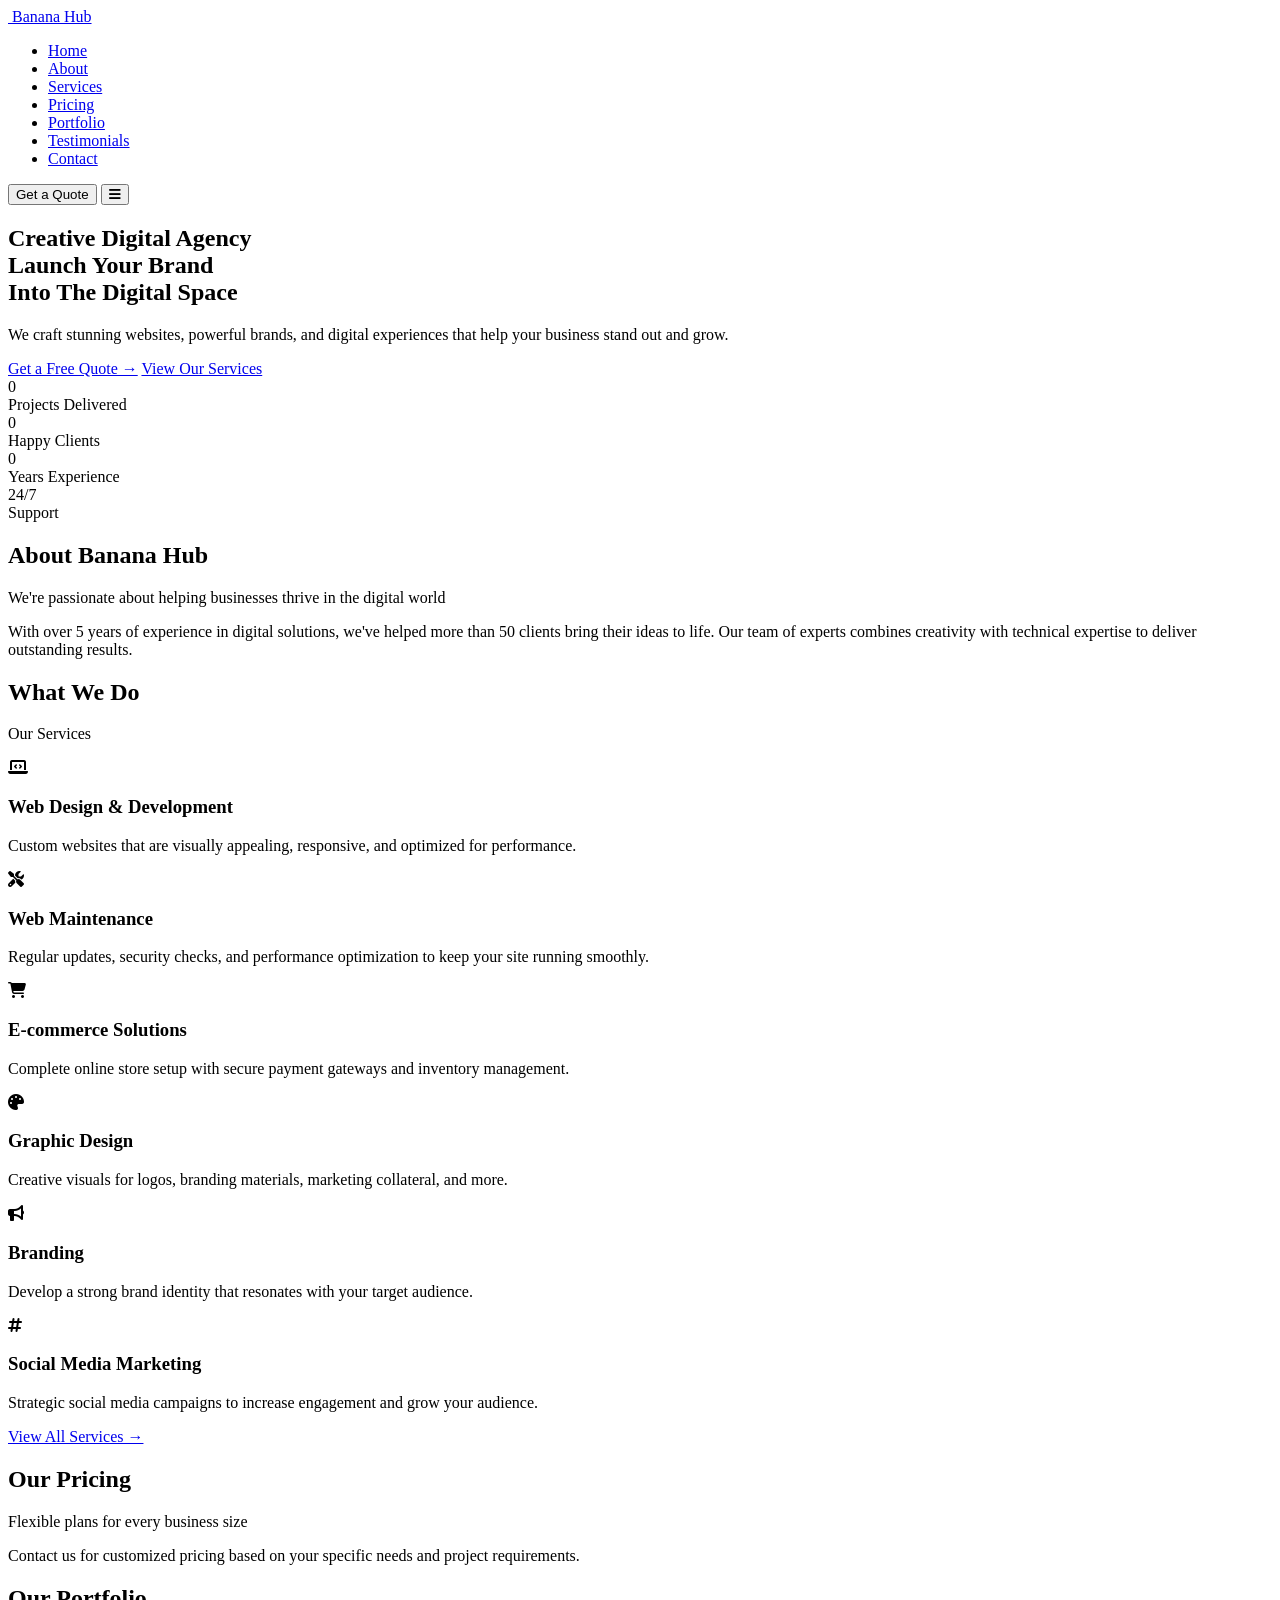
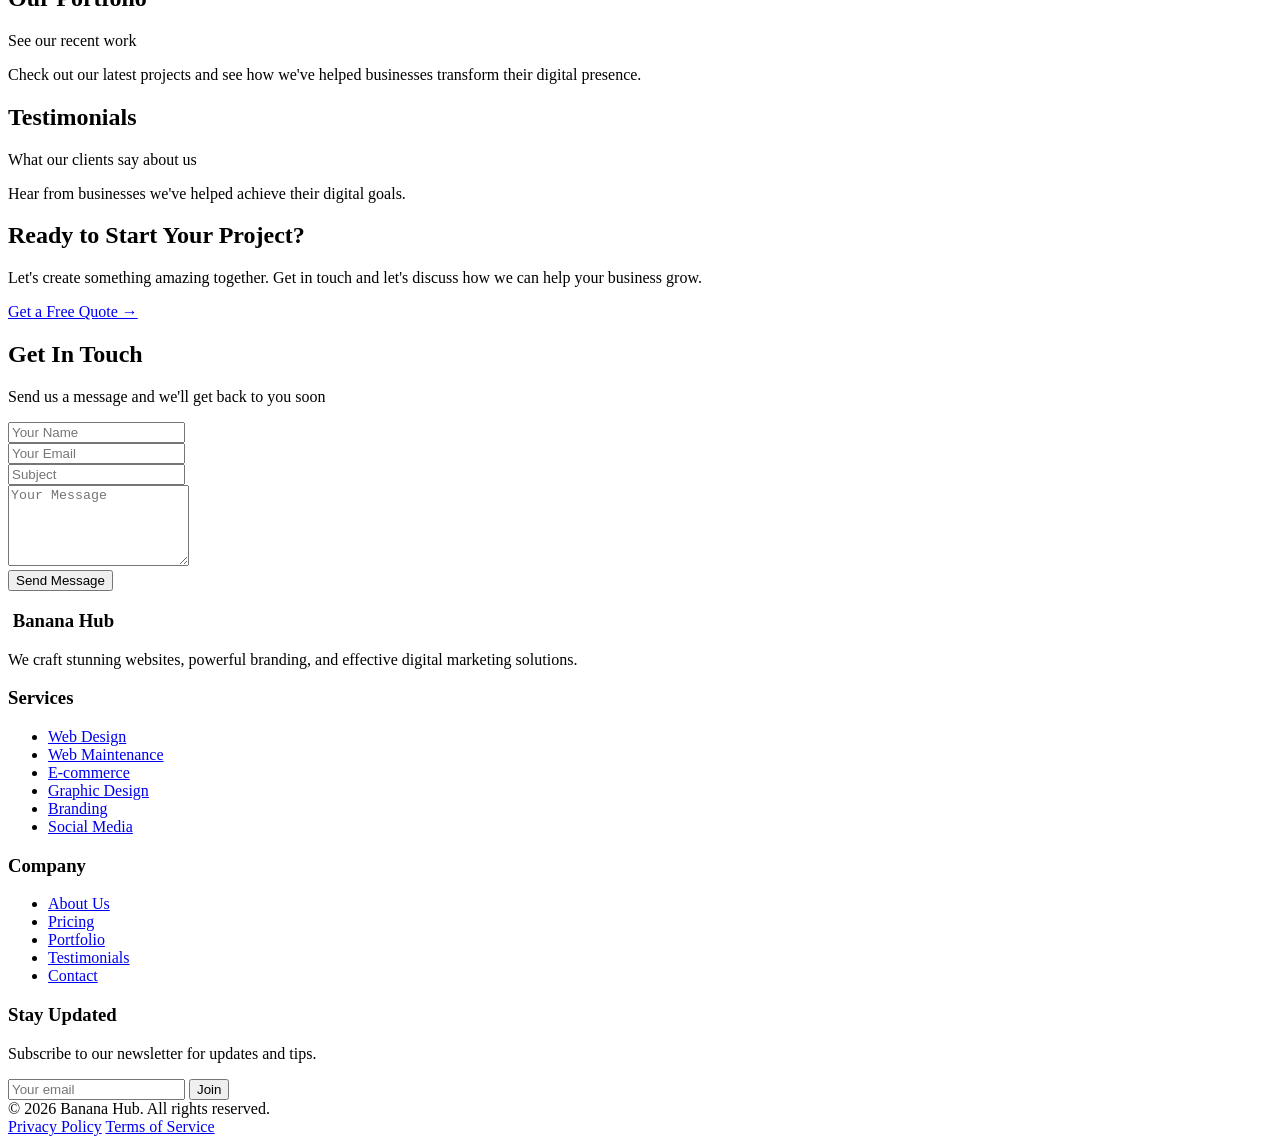
==== index.html @ 8c73b0da "first commit" ====
<!DOCTYPE html>
<html lang="en">
<head>
    <meta charset="UTF-8">
    <meta name="viewport" content="width=device-width, initial-scale=1.0">
    <title>Banana Hub | Creative Digital Agency</title>
    <link rel="stylesheet" href="https://cdnjs.cloudflare.com/ajax/libs/font-awesome/6.4.0/css/all.min.css">
    <link rel="stylesheet" href="style.css">
    <link rel="preconnect" href="https://fonts.googleapis.com">
    <link rel="preconnect" href="https://fonts.gstatic.com" crossorigin>
    <link href="https://fonts.googleapis.com/css2?family=Poppins:wght@300;400;500;600;700;800&family=Inter:wght@300;400;500;600&display=swap" rel="stylesheet">
</head>
<body>
    <!-- Header & Navbar -->
    <header id="header">
        <div class="container">
            <nav class="navbar">
                <a href="#" class="logo"><i class="fas fa-banana"></i> Banana Hub</a>
                
                <ul class="nav-links">
                    <li><a href="#home">Home</a></li>
                    <li><a href="#about">About</a></li>
                    <li><a href="#services">Services</a></li>
                    <li><a href="#pricing">Pricing</a></li>
                    <li><a href="#portfolio">Portfolio</a></li>
                    <li><a href="#testimonials">Testimonials</a></li>
                    <li><a href="#contact">Contact</a></li>
                </ul>
                
                <button class="quote-btn" id="quoteBtn">Get a Quote</button>
                
                <button class="mobile-menu-btn" id="mobileMenuBtn">
                    <i class="fas fa-bars"></i>
                </button>
            </nav>
        </div>
    </header>

    <!-- Hero Section -->
    <section class="hero" id="home">
        <!-- Animated Circles -->
        <div class="circles">
            <div class="circle"></div>
            <div class="circle"></div>
            <div class="circle"></div>
            <div class="circle"></div>
            <div class="circle"></div>
        </div>
        
        <div class="container">
            <div class="hero-content">
                <h1>Creative Digital Agency <br><span>Launch Your Brand</span> <br>Into The Digital Space</h1>
                <p>We craft stunning websites, powerful brands, and digital experiences that help your business stand out and grow.</p>
                
                <div class="hero-btns">
                    <a href="#contact" class="btn btn-primary">Get a Free Quote →</a>
                    <a href="#services" class="btn btn-outline">View Our Services</a>
                </div>
                
                <div class="stats">
                    <div class="stat-item">
                        <div class="stat-number" data-count="100">0</div>
                        <div class="stat-text">Projects Delivered</div>
                    </div>
                    <div class="stat-item">
                        <div class="stat-number" data-count="50">0</div>
                        <div class="stat-text">Happy Clients</div>
                    </div>
                    <div class="stat-item">
                        <div class="stat-number" data-count="5">0</div>
                        <div class="stat-text">Years Experience</div>
                    </div>
                    <div class="stat-item">
                        <div class="stat-number">24/7</div>
                        <div class="stat-text">Support</div>
                    </div>
                </div>
            </div>
        </div>
    </section>

    <!-- About Section -->
    <section id="about" class="section-padding">
        <div class="container">
            <div class="section-header">
                <h2 class="section-title">About Banana Hub</h2>
                <p class="section-subtitle">We're passionate about helping businesses thrive in the digital world</p>
            </div>
            <div class="about-content">
                <p>With over 5 years of experience in digital solutions, we've helped more than 50 clients bring their ideas to life. Our team of experts combines creativity with technical expertise to deliver outstanding results.</p>
            </div>
        </div>
    </section>

    <!-- Services Section -->
    <section id="services" class="section-padding">
        <div class="container">
            <div class="section-header">
                <h2 class="section-title">What We Do</h2>
                <p class="section-subtitle">Our Services</p>
            </div>
            
            <div class="services-grid">
                <div class="service-card">
                    <div class="service-icon">
                        <i class="fas fa-laptop-code"></i>
                    </div>
                    <h3 class="service-title">Web Design & Development</h3>
                    <p class="service-desc">Custom websites that are visually appealing, responsive, and optimized for performance.</p>
                </div>
                
                <div class="service-card">
                    <div class="service-icon">
                        <i class="fas fa-tools"></i>
                    </div>
                    <h3 class="service-title">Web Maintenance</h3>
                    <p class="service-desc">Regular updates, security checks, and performance optimization to keep your site running smoothly.</p>
                </div>
                
                <div class="service-card">
                    <div class="service-icon">
                        <i class="fas fa-shopping-cart"></i>
                    </div>
                    <h3 class="service-title">E-commerce Solutions</h3>
                    <p class="service-desc">Complete online store setup with secure payment gateways and inventory management.</p>
                </div>
                
                <div class="service-card">
                    <div class="service-icon">
                        <i class="fas fa-palette"></i>
                    </div>
                    <h3 class="service-title">Graphic Design</h3>
                    <p class="service-desc">Creative visuals for logos, branding materials, marketing collateral, and more.</p>
                </div>
                
                <div class="service-card">
                    <div class="service-icon">
                        <i class="fas fa-bullhorn"></i>
                    </div>
                    <h3 class="service-title">Branding</h3>
                    <p class="service-desc">Develop a strong brand identity that resonates with your target audience.</p>
                </div>
                
                <div class="service-card">
                    <div class="service-icon">
                        <i class="fas fa-hashtag"></i>
                    </div>
                    <h3 class="service-title">Social Media Marketing</h3>
                    <p class="service-desc">Strategic social media campaigns to increase engagement and grow your audience.</p>
                </div>
            </div>
            
            <a href="#services" class="view-all-btn">View All Services →</a>
        </div>
    </section>

    <!-- Pricing Section -->
    <section id="pricing" class="section-padding">
        <div class="container">
            <div class="section-header">
                <h2 class="section-title">Our Pricing</h2>
                <p class="section-subtitle">Flexible plans for every business size</p>
            </div>
            <div class="pricing-content">
                <p>Contact us for customized pricing based on your specific needs and project requirements.</p>
            </div>
        </div>
    </section>

    <!-- Portfolio Section -->
    <section id="portfolio" class="section-padding">
        <div class="container">
            <div class="section-header">
                <h2 class="section-title">Our Portfolio</h2>
                <p class="section-subtitle">See our recent work</p>
            </div>
            <div class="portfolio-content">
                <p>Check out our latest projects and see how we've helped businesses transform their digital presence.</p>
            </div>
        </div>
    </section>

    <!-- Testimonials Section -->
    <section id="testimonials" class="section-padding">
        <div class="container">
            <div class="section-header">
                <h2 class="section-title">Testimonials</h2>
                <p class="section-subtitle">What our clients say about us</p>
            </div>
            <div class="testimonials-content">
                <p>Hear from businesses we've helped achieve their digital goals.</p>
            </div>
        </div>
    </section>

    <!-- CTA Section -->
    <section class="cta" id="contact">
        <div class="container">
            <h2>Ready to Start Your Project?</h2>
            <p>Let's create something amazing together. Get in touch and let's discuss how we can help your business grow.</p>
            <a href="#contact-form" class="btn cta-btn">Get a Free Quote →</a>
        </div>
    </section>

    <!-- Contact Form -->
    <section id="contact-form" class="section-padding">
        <div class="container">
            <div class="section-header">
                <h2 class="section-title">Get In Touch</h2>
                <p class="section-subtitle">Send us a message and we'll get back to you soon</p>
            </div>
            
            <form class="contact-form">
                <div class="form-group">
                    <input type="text" placeholder="Your Name" required>
                </div>
                <div class="form-group">
                    <input type="email" placeholder="Your Email" required>
                </div>
                <div class="form-group">
                    <input type="text" placeholder="Subject" required>
                </div>
                <div class="form-group">
                    <textarea placeholder="Your Message" rows="5" required></textarea>
                </div>
                <button type="submit" class="btn btn-primary">Send Message</button>
            </form>
        </div>
    </section>

    <!-- Footer -->
    <footer>
        <div class="container">
            <div class="footer-content">
                <div class="footer-column">
                    <h3><i class="fas fa-banana"></i> Banana Hub</h3>
                    <p>We craft stunning websites, powerful branding, and effective digital marketing solutions.</p>
                </div>
                
                <div class="footer-column">
                    <h3>Services</h3>
                    <ul class="footer-links">
                        <li><a href="#services">Web Design</a></li>
                        <li><a href="#services">Web Maintenance</a></li>
                        <li><a href="#services">E-commerce</a></li>
                        <li><a href="#services">Graphic Design</a></li>
                        <li><a href="#services">Branding</a></li>
                        <li><a href="#services">Social Media</a></li>
                    </ul>
                </div>
                
                <div class="footer-column">
                    <h3>Company</h3>
                    <ul class="footer-links">
                        <li><a href="#about">About Us</a></li>
                        <li><a href="#pricing">Pricing</a></li>
                        <li><a href="#portfolio">Portfolio</a></li>
                        <li><a href="#testimonials">Testimonials</a></li>
                        <li><a href="#contact-form">Contact</a></li>
                    </ul>
                </div>
                
                <div class="footer-column">
                    <h3>Stay Updated</h3>
                    <p>Subscribe to our newsletter for updates and tips.</p>
                    <form class="newsletter-form">
                        <input type="email" placeholder="Your email" required>
                        <button type="submit">Join</button>
                    </form>
                </div>
            </div>
            
            <div class="footer-bottom">
                <div class="copyright">
                    &copy; 2026 Banana Hub. All rights reserved.
                </div>
                <div class="footer-bottom-links">
                    <a href="#">Privacy Policy</a>
                    <a href="#">Terms of Service</a>
                </div>
            </div>
        </div>
    </footer>

    <script src="index.js"></script>
</body>
</html>
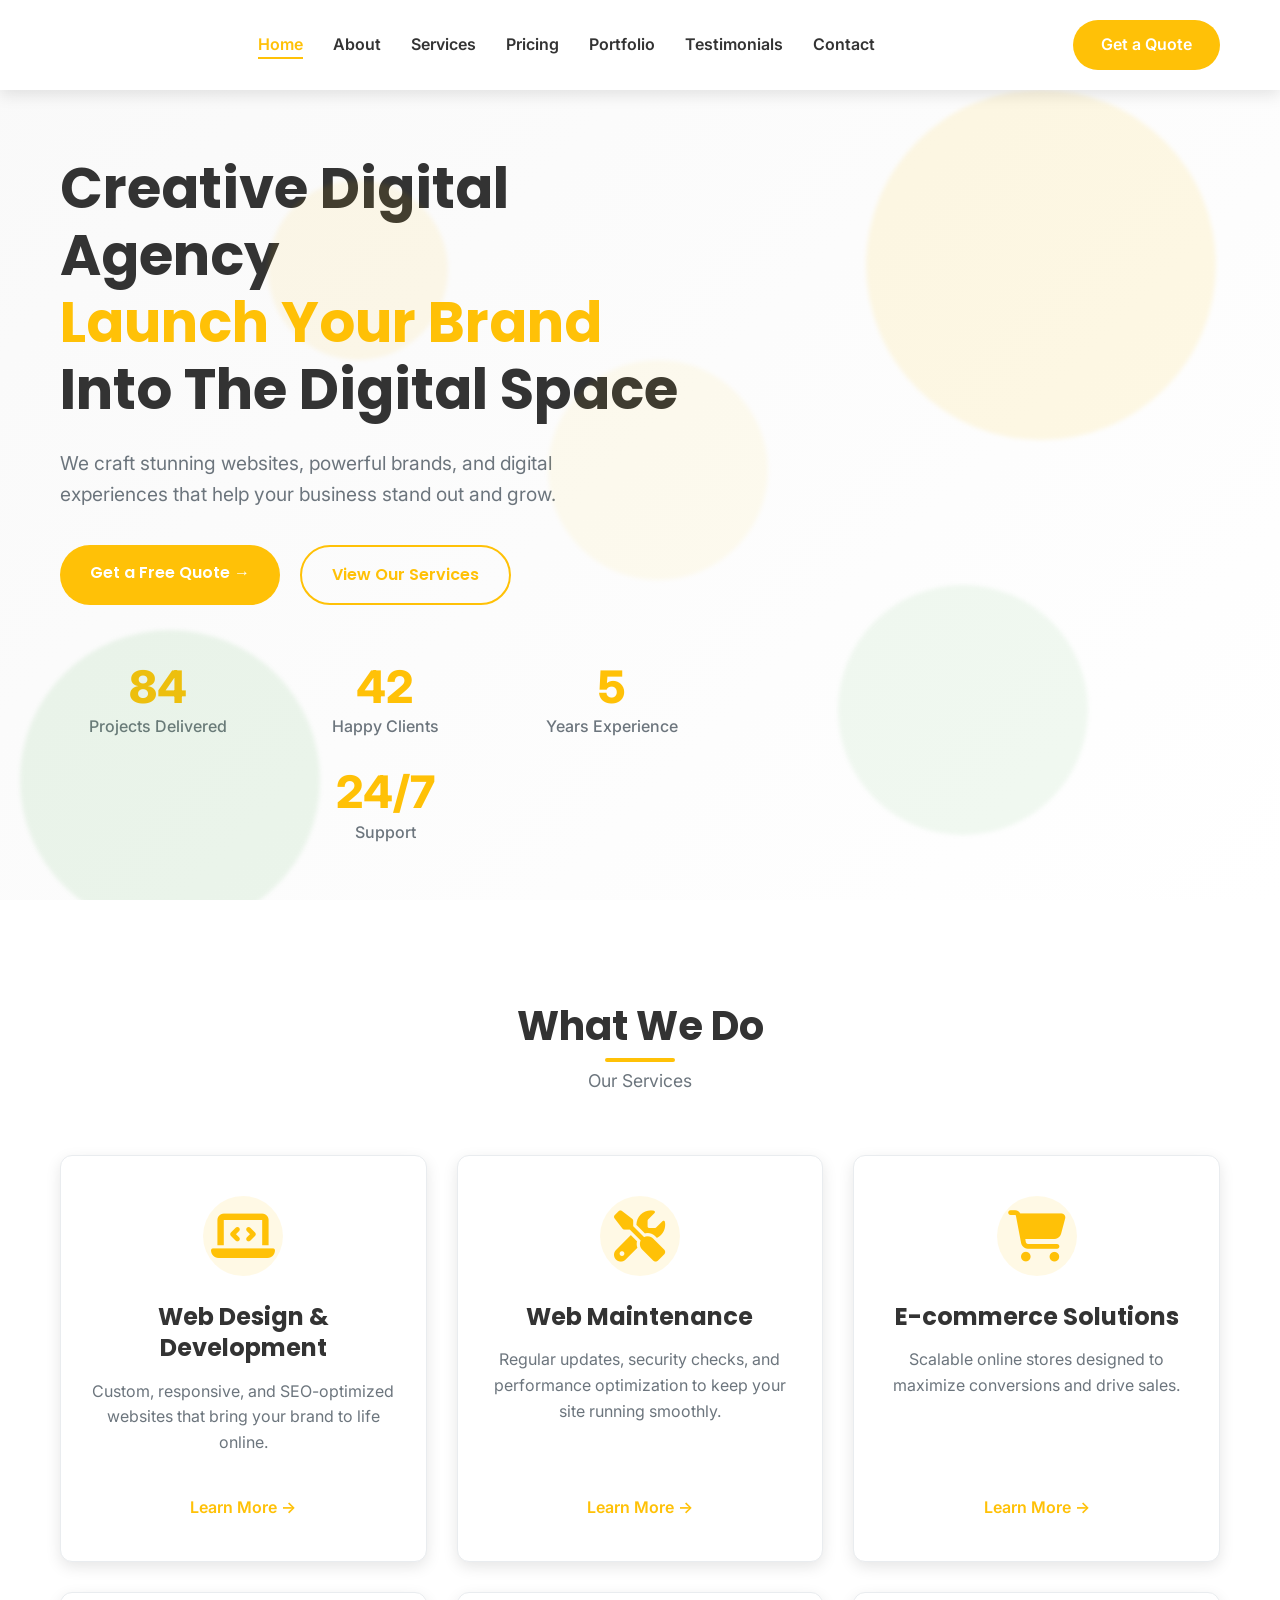
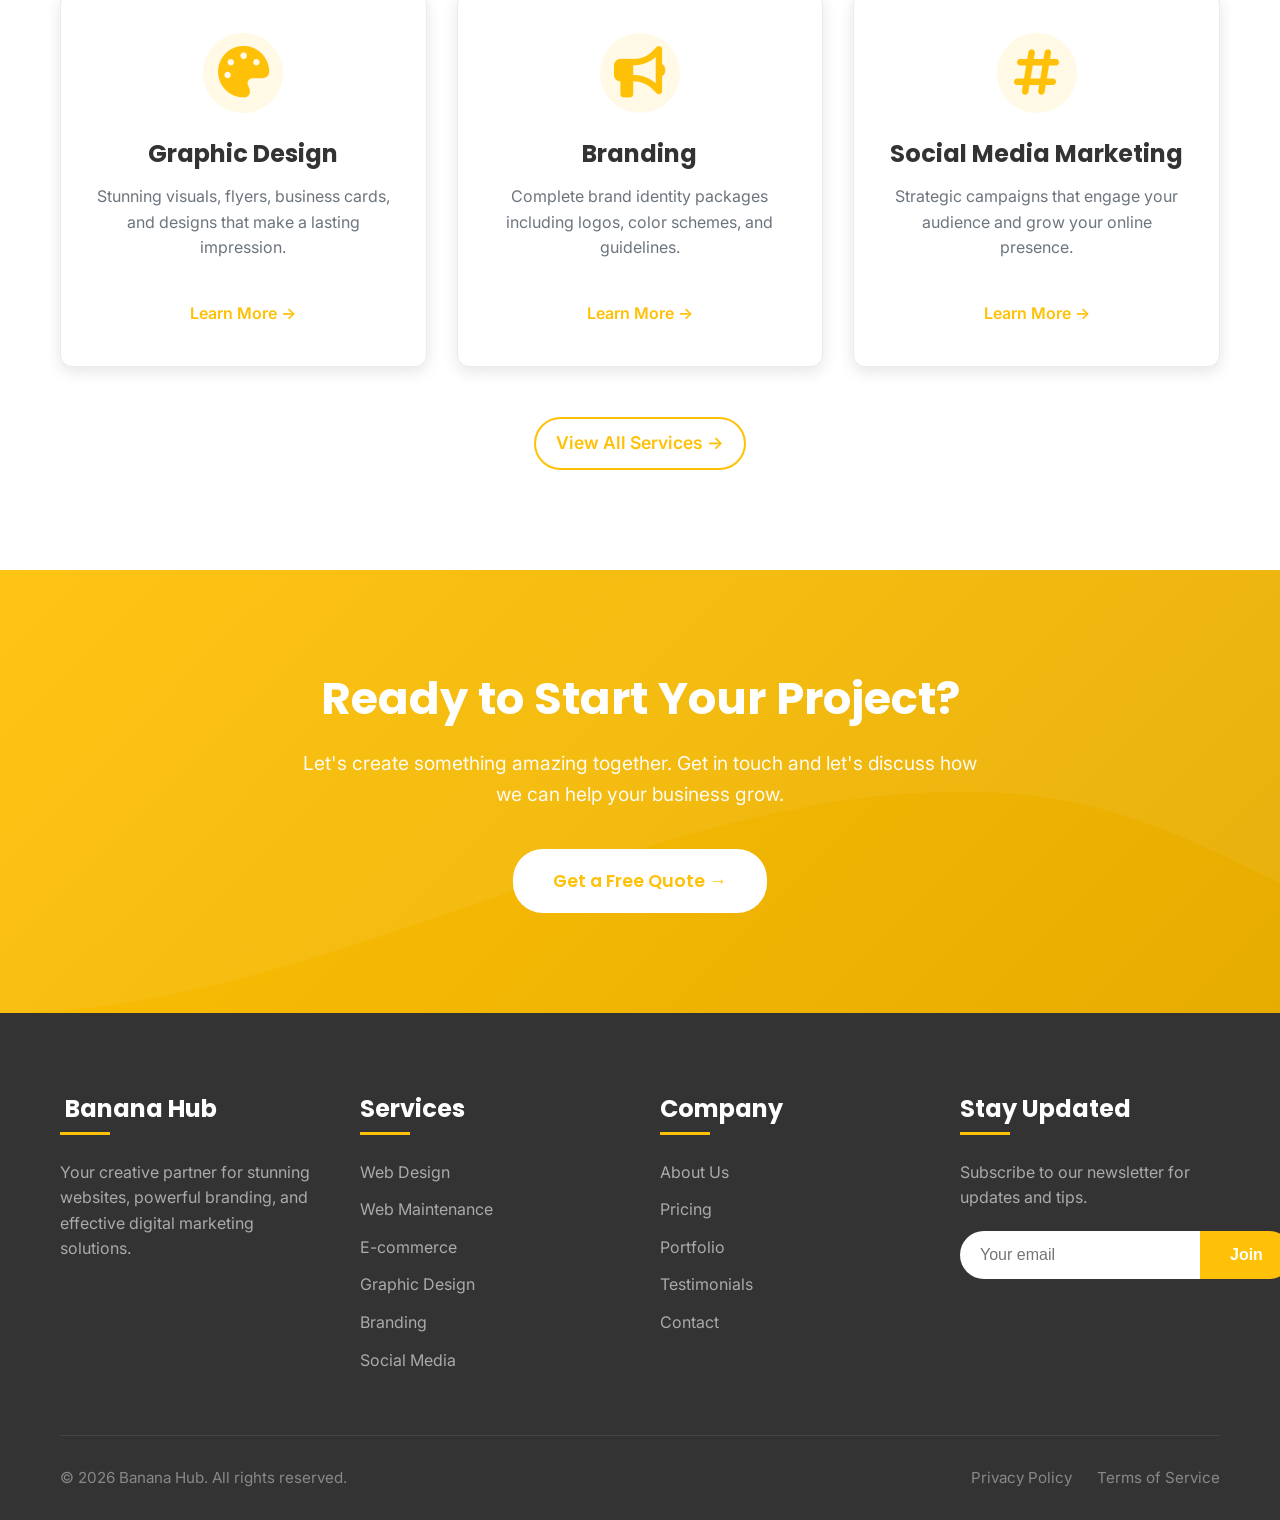
==== commit c72b705e: "2nd commit message" ====
--- a/index.html
+++ b/index.html
@@ -5,7 +5,7 @@
     <meta name="viewport" content="width=device-width, initial-scale=1.0">
     <title>Banana Hub | Creative Digital Agency</title>
     <link rel="stylesheet" href="https://cdnjs.cloudflare.com/ajax/libs/font-awesome/6.4.0/css/all.min.css">
-    <link rel="stylesheet" href="style.css">
+    <link rel="stylesheet" href="Style.css">
     <link rel="preconnect" href="https://fonts.googleapis.com">
     <link rel="preconnect" href="https://fonts.gstatic.com" crossorigin>
     <link href="https://fonts.googleapis.com/css2?family=Poppins:wght@300;400;500;600;700;800&family=Inter:wght@300;400;500;600&display=swap" rel="stylesheet">
@@ -15,19 +15,19 @@
     <header id="header">
         <div class="container">
             <nav class="navbar">
-                <a href="#" class="logo"><i class="fas fa-banana"></i> Banana Hub</a>
+                <a href="index.html" class="logo"></a>
                 
                 <ul class="nav-links">
-                    <li><a href="#home">Home</a></li>
-                    <li><a href="#about">About</a></li>
-                    <li><a href="#services">Services</a></li>
-                    <li><a href="#pricing">Pricing</a></li>
-                    <li><a href="#portfolio">Portfolio</a></li>
-                    <li><a href="#testimonials">Testimonials</a></li>
-                    <li><a href="#contact">Contact</a></li>
+                    <li><a href="index.html">Home</a></li>
+                    <li><a href="about.html">About</a></li>
+                    <li><a href="services.html">Services</a></li>
+                    <li><a href="pricing.html">Pricing</a></li>
+                    <li><a href="portfolio.html">Portfolio</a></li>
+                    <li><a href="testimonials.html">Testimonials</a></li>
+                    <li><a href="contact.html">Contact</a></li>
                 </ul>
                 
-                <button class="quote-btn" id="quoteBtn">Get a Quote</button>
+                <a href="contact.html" class="quote-btn">Get a Quote</a>
                 
                 <button class="mobile-menu-btn" id="mobileMenuBtn">
                     <i class="fas fa-bars"></i>
@@ -53,21 +53,21 @@
                 <p>We craft stunning websites, powerful brands, and digital experiences that help your business stand out and grow.</p>
                 
                 <div class="hero-btns">
-                    <a href="#contact" class="btn btn-primary">Get a Free Quote →</a>
-                    <a href="#services" class="btn btn-outline">View Our Services</a>
+                    <a href="contact.html" class="btn btn-primary">Get a Free Quote →</a>
+                    <a href="services.html" class="btn btn-outline">View Our Services</a>
                 </div>
                 
                 <div class="stats">
                     <div class="stat-item">
-                        <div class="stat-number" data-count="100">0</div>
+                        <div class="stat-number" data-count="100+">0+</div>
                         <div class="stat-text">Projects Delivered</div>
                     </div>
                     <div class="stat-item">
-                        <div class="stat-number" data-count="50">0</div>
+                        <div class="stat-number" data-count="50+">0+</div>
                         <div class="stat-text">Happy Clients</div>
                     </div>
                     <div class="stat-item">
-                        <div class="stat-number" data-count="5">0</div>
+                        <div class="stat-number" data-count="5+">0+</div>
                         <div class="stat-text">Years Experience</div>
                     </div>
                     <div class="stat-item">
@@ -79,21 +79,8 @@
         </div>
     </section>
 
-    <!-- About Section -->
-    <section id="about" class="section-padding">
-        <div class="container">
-            <div class="section-header">
-                <h2 class="section-title">About Banana Hub</h2>
-                <p class="section-subtitle">We're passionate about helping businesses thrive in the digital world</p>
-            </div>
-            <div class="about-content">
-                <p>With over 5 years of experience in digital solutions, we've helped more than 50 clients bring their ideas to life. Our team of experts combines creativity with technical expertise to deliver outstanding results.</p>
-            </div>
-        </div>
-    </section>
-
-    <!-- Services Section -->
-    <section id="services" class="section-padding">
+    <!-- Services Section Preview -->
+    <section id="services-preview" class="section-padding">
         <div class="container">
             <div class="section-header">
                 <h2 class="section-title">What We Do</h2>
@@ -106,7 +93,8 @@
                         <i class="fas fa-laptop-code"></i>
                     </div>
                     <h3 class="service-title">Web Design & Development</h3>
-                    <p class="service-desc">Custom websites that are visually appealing, responsive, and optimized for performance.</p>
+                    <p class="service-desc">Custom, responsive, and SEO-optimized websites that bring your brand to life online.</p>
+                    <a href="services.html#web-design" class="service-link">Learn More →</a>
                 </div>
                 
                 <div class="service-card">
@@ -115,6 +103,7 @@
                     </div>
                     <h3 class="service-title">Web Maintenance</h3>
                     <p class="service-desc">Regular updates, security checks, and performance optimization to keep your site running smoothly.</p>
+                    <a href="services.html#maintenance" class="service-link">Learn More →</a>
                 </div>
                 
                 <div class="service-card">
@@ -122,7 +111,8 @@
                         <i class="fas fa-shopping-cart"></i>
                     </div>
                     <h3 class="service-title">E-commerce Solutions</h3>
-                    <p class="service-desc">Complete online store setup with secure payment gateways and inventory management.</p>
+                    <p class="service-desc">Scalable online stores designed to maximize conversions and drive sales.</p>
+                    <a href="services.html#ecommerce" class="service-link">Learn More →</a>
                 </div>
                 
                 <div class="service-card">
@@ -130,7 +120,8 @@
                         <i class="fas fa-palette"></i>
                     </div>
                     <h3 class="service-title">Graphic Design</h3>
-                    <p class="service-desc">Creative visuals for logos, branding materials, marketing collateral, and more.</p>
+                    <p class="service-desc">Stunning visuals, flyers, business cards, and designs that make a lasting impression.</p>
+                    <a href="services.html#graphic-design" class="service-link">Learn More →</a>
                 </div>
                 
                 <div class="service-card">
@@ -138,7 +129,8 @@
                         <i class="fas fa-bullhorn"></i>
                     </div>
                     <h3 class="service-title">Branding</h3>
-                    <p class="service-desc">Develop a strong brand identity that resonates with your target audience.</p>
+                    <p class="service-desc">Complete brand identity packages including logos, color schemes, and guidelines.</p>
+                    <a href="services.html#branding" class="service-link">Learn More →</a>
                 </div>
                 
                 <div class="service-card">
@@ -146,85 +138,23 @@
                         <i class="fas fa-hashtag"></i>
                     </div>
                     <h3 class="service-title">Social Media Marketing</h3>
-                    <p class="service-desc">Strategic social media campaigns to increase engagement and grow your audience.</p>
+                    <p class="service-desc">Strategic campaigns that engage your audience and grow your online presence.</p>
+                    <a href="services.html#social-media" class="service-link">Learn More →</a>
                 </div>
             </div>
             
-            <a href="#services" class="view-all-btn">View All Services →</a>
+            <div class="text-center">
+                <a href="services.html" class="view-all-btn">View All Services →</a>
+            </div>
         </div>
     </section>
 
-    <!-- Pricing Section -->
-    <section id="pricing" class="section-padding">
-        <div class="container">
-            <div class="section-header">
-                <h2 class="section-title">Our Pricing</h2>
-                <p class="section-subtitle">Flexible plans for every business size</p>
-            </div>
-            <div class="pricing-content">
-                <p>Contact us for customized pricing based on your specific needs and project requirements.</p>
-            </div>
-        </div>
-    </section>
-
-    <!-- Portfolio Section -->
-    <section id="portfolio" class="section-padding">
-        <div class="container">
-            <div class="section-header">
-                <h2 class="section-title">Our Portfolio</h2>
-                <p class="section-subtitle">See our recent work</p>
-            </div>
-            <div class="portfolio-content">
-                <p>Check out our latest projects and see how we've helped businesses transform their digital presence.</p>
-            </div>
-        </div>
-    </section>
-
-    <!-- Testimonials Section -->
-    <section id="testimonials" class="section-padding">
-        <div class="container">
-            <div class="section-header">
-                <h2 class="section-title">Testimonials</h2>
-                <p class="section-subtitle">What our clients say about us</p>
-            </div>
-            <div class="testimonials-content">
-                <p>Hear from businesses we've helped achieve their digital goals.</p>
-            </div>
-        </div>
-    </section>
-
     <!-- CTA Section -->
-    <section class="cta" id="contact">
+    <section class="cta">
         <div class="container">
             <h2>Ready to Start Your Project?</h2>
             <p>Let's create something amazing together. Get in touch and let's discuss how we can help your business grow.</p>
-            <a href="#contact-form" class="btn cta-btn">Get a Free Quote →</a>
-        </div>
-    </section>
-
-    <!-- Contact Form -->
-    <section id="contact-form" class="section-padding">
-        <div class="container">
-            <div class="section-header">
-                <h2 class="section-title">Get In Touch</h2>
-                <p class="section-subtitle">Send us a message and we'll get back to you soon</p>
-            </div>
-            
-            <form class="contact-form">
-                <div class="form-group">
-                    <input type="text" placeholder="Your Name" required>
-                </div>
-                <div class="form-group">
-                    <input type="email" placeholder="Your Email" required>
-                </div>
-                <div class="form-group">
-                    <input type="text" placeholder="Subject" required>
-                </div>
-                <div class="form-group">
-                    <textarea placeholder="Your Message" rows="5" required></textarea>
-                </div>
-                <button type="submit" class="btn btn-primary">Send Message</button>
-            </form>
+            <a href="contact.html" class="btn cta-btn">Get a Free Quote →</a>
         </div>
     </section>
 
@@ -234,36 +164,36 @@
             <div class="footer-content">
                 <div class="footer-column">
                     <h3><i class="fas fa-banana"></i> Banana Hub</h3>
-                    <p>We craft stunning websites, powerful branding, and effective digital marketing solutions.</p>
+                    <p>Your creative partner for stunning websites, powerful branding, and effective digital marketing solutions.</p>
                 </div>
                 
                 <div class="footer-column">
                     <h3>Services</h3>
                     <ul class="footer-links">
-                        <li><a href="#services">Web Design</a></li>
-                        <li><a href="#services">Web Maintenance</a></li>
-                        <li><a href="#services">E-commerce</a></li>
-                        <li><a href="#services">Graphic Design</a></li>
-                        <li><a href="#services">Branding</a></li>
-                        <li><a href="#services">Social Media</a></li>
+                        <li><a href="services.html#web-design">Web Design</a></li>
+                        <li><a href="services.html#maintenance">Web Maintenance</a></li>
+                        <li><a href="services.html#ecommerce">E-commerce</a></li>
+                        <li><a href="services.html#graphic-design">Graphic Design</a></li>
+                        <li><a href="services.html#branding">Branding</a></li>
+                        <li><a href="services.html#social-media">Social Media</a></li>
                     </ul>
                 </div>
                 
                 <div class="footer-column">
                     <h3>Company</h3>
                     <ul class="footer-links">
-                        <li><a href="#about">About Us</a></li>
-                        <li><a href="#pricing">Pricing</a></li>
-                        <li><a href="#portfolio">Portfolio</a></li>
-                        <li><a href="#testimonials">Testimonials</a></li>
-                        <li><a href="#contact-form">Contact</a></li>
+                        <li><a href="about.html">About Us</a></li>
+                        <li><a href="pricing.html">Pricing</a></li>
+                        <li><a href="portfolio.html">Portfolio</a></li>
+                        <li><a href="testimonials.html">Testimonials</a></li>
+                        <li><a href="contact.html">Contact</a></li>
                     </ul>
                 </div>
                 
                 <div class="footer-column">
                     <h3>Stay Updated</h3>
                     <p>Subscribe to our newsletter for updates and tips.</p>
-                    <form class="newsletter-form">
+                    <form class="newsletter-form" id="newsletterForm">
                         <input type="email" placeholder="Your email" required>
                         <button type="submit">Join</button>
                     </form>
--- a/Style.css
+++ b/Style.css
@@ -0,0 +1,1381 @@
+/* Reset & Base Styles */
+* {
+    margin: 0;
+    padding: 0;
+    box-sizing: border-box;
+}
+
+:root {
+    --primary: #FFC107;
+    --primary-dark: #E6AC00;
+    --secondary: #4CAF50;
+    --secondary-dark: #3d8b40;
+    --dark: #333333;
+    --dark-light: #444444;
+    --light: #f8f9fa;
+    --gray: #6c757d;
+    --gray-light: #e9ecef;
+    --white: #ffffff;
+    --black: #000000;
+    --shadow: 0 5px 15px rgba(0, 0, 0, 0.1);
+    --shadow-heavy: 0 10px 30px rgba(0, 0, 0, 0.15);
+    --transition: all 0.3s ease;
+}
+
+html {
+    scroll-behavior: smooth;
+    font-size: 16px;
+}
+
+body {
+    font-family: 'Inter', sans-serif;
+    line-height: 1.6;
+    color: var(--dark);
+    background-color: var(--white);
+    overflow-x: hidden;
+}
+
+h1, h2, h3, h4, h5, h6 {
+    font-family: 'Poppins', sans-serif;
+    font-weight: 700;
+    line-height: 1.3;
+    margin-bottom: 1rem;
+}
+
+p {
+    margin-bottom: 1.5rem;
+}
+
+a {
+    text-decoration: none;
+    color: inherit;
+    transition: var(--transition);
+}
+
+ul {
+    list-style: none;
+}
+
+.log img {
+    width: 100%;
+    height: 45px;
+    object-fit: contain;
+
+}
+
+.container {
+    width: 100%;
+    max-width: 1200px;
+    margin: 0 auto;
+    padding: 0 20px;
+}
+
+.section-padding {
+    padding: 100px 0;
+}
+
+.text-center {
+    text-align: center;
+}
+
+.btn {
+    display: inline-block;
+    padding: 15px 30px;
+    border-radius: 30px;
+    font-weight: 600;
+    text-align: center;
+    cursor: pointer;
+    transition: var(--transition);
+    border: none;
+    font-size: 1rem;
+    font-family: 'Poppins', sans-serif;
+}
+
+.btn-primary {
+    background-color: var(--primary);
+    color: var(--white);
+}
+
+.btn-primary:hover {
+    background-color: var(--primary-dark);
+    transform: translateY(-3px);
+    box-shadow: var(--shadow-heavy);
+}
+
+.btn-outline {
+    background-color: transparent;
+    color: var(--primary);
+    border: 2px solid var(--primary);
+}
+
+.btn-outline:hover {
+    background-color: var(--primary);
+    color: var(--white);
+    transform: translateY(-3px);
+}
+
+.section-header {
+    text-align: center;
+    margin-bottom: 60px;
+}
+
+.section-title {
+    font-size: 2.5rem;
+    color: var(--dark);
+    margin-bottom: 15px;
+    position: relative;
+    display: inline-block;
+}
+
+.section-title::after {
+    content: '';
+    position: absolute;
+    width: 70px;
+    height: 4px;
+    background: var(--primary);
+    bottom: -10px;
+    left: 50%;
+    transform: translateX(-50%);
+    border-radius: 2px;
+}
+
+.section-subtitle {
+    color: var(--gray);
+    max-width: 600px;
+    margin: 0 auto;
+    font-size: 1.1rem;
+}
+
+/* Header & Navbar */
+header {
+    background-color: rgba(255, 255, 255, 0.97);
+    box-shadow: var(--shadow);
+    position: fixed;
+    top: 0;
+    left: 0;
+    width: 100%;
+    z-index: 1000;
+    transition: var(--transition);
+    padding: 10px 0;
+}
+
+.navbar {
+    display: flex;
+    justify-content: space-between;
+    align-items: center;
+    padding: 10px 0;
+}
+
+.logo {
+    font-size: 1.8rem;
+    font-weight: 800;
+    color: var(--primary);
+    display: flex;
+    align-items: center;
+    gap: 8px;
+}
+
+.logo i {
+    font-size: 1.6rem;
+}
+
+.nav-links {
+    display: flex;
+    gap: 30px;
+}
+
+.nav-links a {
+    color: var(--dark);
+    font-weight: 600;
+    position: relative;
+    padding: 5px 0;
+}
+
+.nav-links a::after {
+    content: '';
+    position: absolute;
+    width: 0;
+    height: 2px;
+    background: var(--primary);
+    left: 0;
+    bottom: 0;
+    transition: var(--transition);
+}
+
+.nav-links a:hover::after,
+.nav-links a.active::after {
+    width: 100%;
+}
+
+.nav-links a.active {
+    color: var(--primary);
+}
+
+.quote-btn {
+    background-color: var(--primary);
+    color: var(--white);
+    border: none;
+    padding: 12px 28px;
+    border-radius: 30px;
+    font-weight: 600;
+    cursor: pointer;
+    transition: var(--transition);
+}
+
+.quote-btn:hover {
+    background-color: var(--primary-dark);
+    transform: translateY(-2px);
+    box-shadow: var(--shadow);
+}
+
+.mobile-menu-btn {
+    display: none;
+    background: none;
+    border: none;
+    font-size: 1.5rem;
+    color: var(--dark);
+    cursor: pointer;
+    padding: 5px;
+}
+
+/* Page Hero */
+.page-hero {
+    min-height: 50vh;
+    display: flex;
+    align-items: center;
+    position: relative;
+    overflow: hidden;
+    background: linear-gradient(135deg, #f9f9f9 0%, #ffffff 100%);
+    padding-top: 100px;
+}
+
+.page-hero-content {
+    max-width: 700px;
+    z-index: 2;
+    text-align: center;
+    margin: 0 auto;
+}
+
+.page-hero h1 {
+    font-size: 3.5rem;
+    line-height: 1.2;
+    margin-bottom: 20px;
+    color: var(--dark);
+}
+
+.page-hero p {
+    font-size: 1.2rem;
+    color: var(--gray);
+    max-width: 600px;
+    margin: 0 auto;
+}
+
+/* Hero Section */
+.hero {
+    min-height: 100vh;
+    display: flex;
+    align-items: center;
+    position: relative;
+    overflow: hidden;
+    background: linear-gradient(135deg, #f9f9f9 0%, #ffffff 100%);
+    padding-top: 100px;
+}
+
+.hero-content {
+    max-width: 650px;
+    z-index: 2;
+}
+
+.hero h1 {
+    font-size: 3.5rem;
+    line-height: 1.2;
+    margin-bottom: 25px;
+    color: var(--dark);
+}
+
+.hero h1 span {
+    color: var(--primary);
+    display: inline-block;
+}
+
+.hero p {
+    font-size: 1.2rem;
+    color: var(--gray);
+    margin-bottom: 35px;
+    max-width: 550px;
+}
+
+.hero-btns {
+    display: flex;
+    gap: 20px;
+    margin-bottom: 60px;
+}
+
+/* Stats */
+.stats {
+    display: flex;
+    justify-content: space-between;
+    max-width: 800px;
+    flex-wrap: wrap;
+    gap: 30px;
+}
+
+.stat-item {
+    text-align: center;
+    flex: 1;
+    min-width: 150px;
+}
+
+.stat-number {
+    font-size: 2.8rem;
+    font-weight: 800;
+    color: var(--primary);
+    margin-bottom: 5px;
+    line-height: 1;
+}
+
+.stat-text {
+    font-size: 1rem;
+    color: var(--gray);
+    font-weight: 500;
+}
+
+/* Animated Circles */
+.circles {
+    position: absolute;
+    top: 0;
+    left: 0;
+    width: 100%;
+    height: 100%;
+    overflow: hidden;
+    z-index: 1;
+}
+
+.circle {
+    position: absolute;
+    border-radius: 50%;
+    background: rgba(255, 193, 7, 0.08);
+    animation: float 20s infinite linear;
+    filter: blur(2px);
+}
+
+.circle:nth-child(1) {
+    width: 350px;
+    height: 350px;
+    top: 10%;
+    right: 5%;
+    animation-delay: 0s;
+    background: rgba(255, 193, 7, 0.1);
+}
+
+.circle:nth-child(2) {
+    width: 250px;
+    height: 250px;
+    top: 65%;
+    right: 15%;
+    animation-delay: -4s;
+    background: rgba(76, 175, 80, 0.08);
+}
+
+.circle:nth-child(3) {
+    width: 180px;
+    height: 180px;
+    top: 20%;
+    right: 65%;
+    animation-delay: -8s;
+    background: rgba(255, 193, 7, 0.08);
+}
+
+.circle:nth-child(4) {
+    width: 300px;
+    height: 300px;
+    top: 70%;
+    right: 75%;
+    animation-delay: -12s;
+    background: rgba(76, 175, 80, 0.1);
+}
+
+.circle:nth-child(5) {
+    width: 220px;
+    height: 220px;
+    top: 40%;
+    right: 40%;
+    animation-delay: -16s;
+    background: rgba(255, 193, 7, 0.06);
+}
+
+@keyframes float {
+    0%, 100% {
+        transform: translateY(0) rotate(0deg) scale(1);
+        border-radius: 50%;
+    }
+    20% {
+        transform: translateY(-40px) rotate(72deg) scale(1.05);
+        border-radius: 45% 55% 65% 35% / 55% 45% 55% 45%;
+    }
+    40% {
+        transform: translateY(30px) rotate(144deg) scale(0.95);
+        border-radius: 55% 45% 35% 65% / 45% 55% 45% 55%;
+    }
+    60% {
+        transform: translateY(-20px) rotate(216deg) scale(1.02);
+        border-radius: 65% 35% 55% 45% / 35% 65% 35% 65%;
+    }
+    80% {
+        transform: translateY(15px) rotate(288deg) scale(0.98);
+        border-radius: 35% 65% 45% 55% / 65% 35% 65% 35%;
+    }
+}
+
+/* About Page Styles */
+.about-story {
+    background-color: var(--light);
+}
+
+.story-grid {
+    display: grid;
+    grid-template-columns: 1fr 1fr;
+    gap: 60px;
+    align-items: center;
+}
+
+.story-content h3 {
+    font-size: 2rem;
+    color: var(--dark);
+    margin-bottom: 20px;
+}
+
+.story-features {
+    margin: 30px 0;
+}
+
+.feature {
+    display: flex;
+    align-items: center;
+    gap: 10px;
+    margin-bottom: 15px;
+}
+
+.feature i {
+    color: var(--primary);
+    font-size: 1.2rem;
+}
+
+.story-image {
+    background: linear-gradient(135deg, var(--primary) 0%, var(--primary-dark) 100%);
+    padding: 40px;
+    border-radius: 20px;
+    color: var(--white);
+}
+
+.story-image .stats-card {
+    display: flex;
+    flex-direction: column;
+    gap: 30px;
+}
+
+.story-image .stat-item {
+    color: var(--white);
+}
+
+.story-image .stat-number {
+    color: var(--white);
+}
+
+/* Values Section */
+.values-grid {
+    display: grid;
+    grid-template-columns: repeat(auto-fit, minmax(250px, 1fr));
+    gap: 30px;
+}
+
+.value-card {
+    text-align: center;
+    padding: 40px 30px;
+    background: var(--white);
+    border-radius: 12px;
+    box-shadow: var(--shadow);
+    transition: var(--transition);
+}
+
+.value-card:hover {
+    transform: translateY(-5px);
+    box-shadow: var(--shadow-heavy);
+}
+
+.value-icon {
+    width: 80px;
+    height: 80px;
+    margin: 0 auto 20px;
+    background: rgba(255, 193, 7, 0.1);
+    border-radius: 50%;
+    display: flex;
+    align-items: center;
+    justify-content: center;
+    font-size: 2rem;
+    color: var(--primary);
+}
+
+.value-card h3 {
+    font-size: 1.5rem;
+    margin-bottom: 15px;
+}
+
+.value-card p {
+    color: var(--gray);
+    margin-bottom: 0;
+}
+
+/* Services Page Styles */
+.service-detail-card {
+    background: var(--white);
+    border-radius: 15px;
+    padding: 50px;
+    margin-bottom: 40px;
+    box-shadow: var(--shadow);
+    transition: var(--transition);
+    border: 1px solid var(--gray-light);
+}
+
+.service-detail-card:hover {
+    transform: translateY(-5px);
+    box-shadow: var(--shadow-heavy);
+    border-color: var(--primary);
+}
+
+.service-detail-header {
+    margin-bottom: 30px;
+}
+
+.service-detail-header h2 {
+    font-size: 2.2rem;
+    color: var(--dark);
+    margin-bottom: 15px;
+}
+
+.service-detail-header p {
+    font-size: 1.1rem;
+    color: var(--gray);
+}
+
+.features-list {
+    list-style: none;
+    margin: 30px 0;
+    display: grid;
+    grid-template-columns: repeat(auto-fit, minmax(200px, 1fr));
+    gap: 20px;
+}
+
+.features-list li {
+    display: flex;
+    align-items: center;
+    gap: 10px;
+    font-size: 1rem;
+}
+
+.features-list i {
+    color: var(--primary);
+    font-size: 1.1rem;
+}
+
+/* Services Preview */
+.service-link {
+    display: inline-block;
+    margin-top: 20px;
+    color: var(--primary);
+    font-weight: 600;
+}
+
+.service-link:hover {
+    color: var(--primary-dark);
+    transform: translateX(5px);
+}
+
+/* Services Grid */
+.services-grid {
+    display: grid;
+    grid-template-columns: repeat(auto-fill, minmax(320px, 1fr));
+    gap: 30px;
+    margin-bottom: 50px;
+}
+
+.service-card {
+    background: var(--white);
+    border-radius: 12px;
+    padding: 40px 30px;
+    text-align: center;
+    box-shadow: var(--shadow);
+    transition: var(--transition);
+    border: 1px solid var(--gray-light);
+    height: 100%;
+    display: flex;
+    flex-direction: column;
+    align-items: center;
+}
+
+.service-card:hover {
+    transform: translateY(-10px);
+    box-shadow: var(--shadow-heavy);
+    border-color: var(--primary);
+}
+
+.service-icon {
+    font-size: 3.2rem;
+    color: var(--primary);
+    margin-bottom: 25px;
+    height: 80px;
+    width: 80px;
+    display: flex;
+    align-items: center;
+    justify-content: center;
+    background: rgba(255, 193, 7, 0.1);
+    border-radius: 50%;
+}
+
+.service-title {
+    font-size: 1.5rem;
+    margin-bottom: 15px;
+    color: var(--dark);
+}
+
+.service-desc {
+    color: var(--gray);
+    margin-bottom: 20px;
+    flex-grow: 1;
+}
+
+.view-all-btn {
+    display: inline-block;
+    text-align: center;
+    color: var(--primary);
+    font-weight: 600;
+    font-size: 1.1rem;
+    padding: 10px 20px;
+    border-radius: 30px;
+    border: 2px solid var(--primary);
+    transition: var(--transition);
+    margin: 0 auto;
+}
+
+.view-all-btn:hover {
+    background-color: var(--primary);
+    color: var(--white);
+}
+
+/* Pricing Page */
+.pricing-grid {
+    display: grid;
+    grid-template-columns: repeat(auto-fit, minmax(300px, 1fr));
+    gap: 30px;
+    margin-bottom: 50px;
+}
+
+.pricing-card {
+    background: var(--white);
+    border-radius: 15px;
+    padding: 40px;
+    box-shadow: var(--shadow);
+    transition: var(--transition);
+    border: 1px solid var(--gray-light);
+    position: relative;
+}
+
+.pricing-card.featured {
+    border: 2px solid var(--primary);
+    transform: scale(1.05);
+    z-index: 2;
+}
+
+.popular-badge {
+    position: absolute;
+    top: -12px;
+    left: 50%;
+    transform: translateX(-50%);
+    background: var(--primary);
+    color: var(--white);
+    padding: 5px 20px;
+    border-radius: 20px;
+    font-weight: 600;
+    font-size: 0.9rem;
+}
+
+.pricing-header {
+    text-align: center;
+    margin-bottom: 30px;
+    padding-bottom: 30px;
+    border-bottom: 1px solid var(--gray-light);
+}
+
+.pricing-header h3 {
+    font-size: 1.8rem;
+    margin-bottom: 15px;
+}
+
+.price {
+    font-size: 2.5rem;
+    font-weight: 800;
+    color: var(--primary);
+    margin-bottom: 10px;
+}
+
+.price span {
+    font-size: 1rem;
+    font-weight: 400;
+    color: var(--gray);
+}
+
+.pricing-features {
+    margin-bottom: 30px;
+}
+
+.pricing-features li {
+    display: flex;
+    align-items: center;
+    gap: 10px;
+    margin-bottom: 15px;
+    color: var(--gray);
+}
+
+.pricing-features i {
+    color: var(--primary);
+    font-size: 1.1rem;
+}
+
+.pricing-btn {
+    width: 100%;
+}
+
+.pricing-note {
+    text-align: center;
+    color: var(--gray);
+    font-size: 0.95rem;
+}
+
+/* Portfolio Page */
+.portfolio-filters {
+    display: flex;
+    justify-content: center;
+    gap: 20px;
+    margin-bottom: 50px;
+    flex-wrap: wrap;
+}
+
+.filter-btn {
+    background: none;
+    border: none;
+    padding: 10px 25px;
+    font-size: 1rem;
+    font-weight: 600;
+    color: var(--gray);
+    cursor: pointer;
+    transition: var(--transition);
+    border-radius: 30px;
+}
+
+.filter-btn:hover,
+.filter-btn.active {
+    background: var(--primary);
+    color: var(--white);
+}
+
+.portfolio-grid {
+    display: grid;
+    grid-template-columns: repeat(auto-fit, minmax(350px, 1fr));
+    gap: 30px;
+}
+
+.portfolio-item {
+    position: relative;
+    overflow: hidden;
+    border-radius: 12px;
+    cursor: pointer;
+}
+
+.portfolio-image {
+    position: relative;
+    overflow: hidden;
+}
+
+.portfolio-image img {
+    width: 100%;
+    height: 300px;
+    object-fit: cover;
+    transition: transform 0.5s ease;
+}
+
+.portfolio-item:hover .portfolio-image img {
+    transform: scale(1.1);
+}
+
+.portfolio-overlay {
+    position: absolute;
+    top: 0;
+    left: 0;
+    width: 100%;
+    height: 100%;
+    background: rgba(255, 193, 7, 0.9);
+    display: flex;
+    flex-direction: column;
+    align-items: center;
+    justify-content: center;
+    opacity: 0;
+    transition: var(--transition);
+    color: var(--white);
+}
+
+.portfolio-item:hover .portfolio-overlay {
+    opacity: 1;
+}
+
+.portfolio-overlay h3 {
+    font-size: 1.5rem;
+    margin-bottom: 10px;
+}
+
+.portfolio-overlay p {
+    margin-bottom: 20px;
+}
+
+.portfolio-link {
+    background: var(--white);
+    color: var(--primary);
+    padding: 10px 25px;
+    border-radius: 30px;
+    font-weight: 600;
+}
+
+/* Testimonials Page */
+.testimonials-grid {
+    display: grid;
+    grid-template-columns: repeat(auto-fit, minmax(350px, 1fr));
+    gap: 30px;
+}
+
+.testimonial-card {
+    background: var(--white);
+    padding: 40px;
+    border-radius: 15px;
+    box-shadow: var(--shadow);
+    transition: var(--transition);
+    border: 1px solid var(--gray-light);
+}
+
+.testimonial-card:hover {
+    transform: translateY(-5px);
+    box-shadow: var(--shadow-heavy);
+    border-color: var(--primary);
+}
+
+.testimonial-rating {
+    color: var(--primary);
+    margin-bottom: 20px;
+}
+
+.testimonial-rating i {
+    margin-right: 5px;
+}
+
+.testimonial-text {
+    font-size: 1.1rem;
+    font-style: italic;
+    margin-bottom: 30px;
+    color: var(--gray);
+}
+
+.testimonial-author {
+    display: flex;
+    align-items: center;
+    gap: 20px;
+}
+
+.testimonial-author img {
+    width: 60px;
+    height: 60px;
+    border-radius: 50%;
+    object-fit: cover;
+}
+
+.testimonial-author h4 {
+    font-size: 1.2rem;
+    margin-bottom: 5px;
+}
+
+.testimonial-author p {
+    color: var(--gray);
+    margin-bottom: 0;
+    font-size: 0.95rem;
+}
+
+.stats-section {
+    background: linear-gradient(135deg, var(--primary) 0%, var(--primary-dark) 100%);
+    padding: 80px 0;
+    color: var(--white);
+}
+
+.stats-grid {
+    display: grid;
+    grid-template-columns: repeat(auto-fit, minmax(200px, 1fr));
+    gap: 40px;
+    text-align: center;
+}
+
+.stats-section .stat-number {
+    color: var(--white);
+}
+
+.stats-section .stat-text {
+    color: rgba(255, 255, 255, 0.9);
+}
+
+/* Contact Page */
+.contact-grid {
+    display: grid;
+    grid-template-columns: 1fr 1fr;
+    gap: 50px;
+}
+
+.contact-info h2 {
+    font-size: 2.2rem;
+    margin-bottom: 20px;
+}
+
+.contact-details {
+    margin: 40px 0;
+}
+
+.contact-item {
+    display: flex;
+    gap: 20px;
+    margin-bottom: 30px;
+}
+
+.contact-item i {
+    font-size: 1.5rem;
+    color: var(--primary);
+    width: 40px;
+    height: 40px;
+    background: rgba(255, 193, 7, 0.1);
+    border-radius: 50%;
+    display: flex;
+    align-items: center;
+    justify-content: center;
+}
+
+.contact-item h4 {
+    font-size: 1.2rem;
+    margin-bottom: 5px;
+}
+
+.contact-item p {
+    color: var(--gray);
+    margin-bottom: 0;
+}
+
+.social-links {
+    display: flex;
+    gap: 15px;
+}
+
+.social-links a {
+    width: 45px;
+    height: 45px;
+    background: rgba(255, 193, 7, 0.1);
+    border-radius: 50%;
+    display: flex;
+    align-items: center;
+    justify-content: center;
+    color: var(--primary);
+    font-size: 1.2rem;
+    transition: var(--transition);
+}
+
+.social-links a:hover {
+    background: var(--primary);
+    color: var(--white);
+    transform: translateY(-3px);
+}
+
+.contact-form-container {
+    background: var(--white);
+    padding: 50px;
+    border-radius: 15px;
+    box-shadow: var(--shadow);
+}
+
+.contact-form {
+    display: flex;
+    flex-direction: column;
+    gap: 20px;
+}
+
+.form-group input,
+.form-group textarea {
+    width: 100%;
+    padding: 18px 20px;
+    border: 1px solid var(--gray-light);
+    border-radius: 8px;
+    font-size: 1rem;
+    font-family: 'Inter', sans-serif;
+    transition: var(--transition);
+}
+
+.form-group input:focus,
+.form-group textarea:focus {
+    outline: none;
+    border-color: var(--primary);
+    box-shadow: 0 0 0 3px rgba(255, 193, 7, 0.2);
+}
+
+.form-group textarea {
+    resize: vertical;
+    min-height: 150px;
+}
+
+.map-section {
+    margin-top: -50px;
+}
+
+/* CTA Section */
+.cta {
+    background: linear-gradient(135deg, var(--primary) 0%, var(--primary-dark) 100%);
+    color: var(--white);
+    text-align: center;
+    padding: 100px 0;
+    position: relative;
+    overflow: hidden;
+}
+
+.cta::before {
+    content: '';
+    position: absolute;
+    top: 0;
+    left: 0;
+    width: 100%;
+    height: 100%;
+    background: url('data:image/svg+xml,<svg xmlns="http://www.w3.org/2000/svg" viewBox="0 0 1000 100" preserveAspectRatio="none"><path d="M0,0v100c250,0,500-50,750-50s250,50,750,50V0Z" fill="%23ffffff" opacity=".05"/></svg>');
+    background-size: cover;
+}
+
+.cta h2 {
+    font-size: 2.8rem;
+    margin-bottom: 20px;
+    position: relative;
+    z-index: 2;
+}
+
+.cta p {
+    font-size: 1.2rem;
+    max-width: 700px;
+    margin: 0 auto 40px;
+    opacity: 0.95;
+    position: relative;
+    z-index: 2;
+}
+
+.cta-btn {
+    background: var(--white);
+    color: var(--primary);
+    padding: 18px 40px;
+    font-size: 1.1rem;
+    position: relative;
+    z-index: 2;
+}
+
+.cta-btn:hover {
+    background: var(--gray-light);
+    transform: translateY(-3px);
+    box-shadow: 0 15px 30px rgba(0, 0, 0, 0.2);
+}
+
+/* Footer */
+footer {
+    background-color: var(--dark);
+    color: var(--gray-light);
+    padding: 80px 0 30px;
+}
+
+.footer-content {
+    display: grid;
+    grid-template-columns: repeat(auto-fit, minmax(250px, 1fr));
+    gap: 40px;
+    margin-bottom: 50px;
+}
+
+.footer-column h3 {
+    color: var(--white);
+    font-size: 1.5rem;
+    margin-bottom: 25px;
+    position: relative;
+    padding-bottom: 10px;
+}
+
+.footer-column h3::after {
+    content: '';
+    position: absolute;
+    width: 50px;
+    height: 3px;
+    background: var(--primary);
+    left: 0;
+    bottom: 0;
+}
+
+.footer-column p {
+    color: #aaa;
+    margin-bottom: 20px;
+}
+
+.footer-links li {
+    margin-bottom: 12px;
+}
+
+.footer-links a {
+    color: #aaa;
+    transition: var(--transition);
+}
+
+.footer-links a:hover {
+    color: var(--primary);
+    padding-left: 5px;
+}
+
+.newsletter-form {
+    display: flex;
+    margin-top: 20px;
+}
+
+.newsletter-form input {
+    flex: 1;
+    padding: 15px 20px;
+    border: none;
+    border-radius: 30px 0 0 30px;
+    outline: none;
+    font-size: 1rem;
+}
+
+.newsletter-form button {
+    background: var(--primary);
+    color: var(--white);
+    border: none;
+    padding: 0 30px;
+    border-radius: 0 30px 30px 0;
+    cursor: pointer;
+    font-weight: 600;
+    font-size: 1rem;
+    transition: var(--transition);
+}
+
+.newsletter-form button:hover {
+    background: var(--primary-dark);
+}
+
+.footer-bottom {
+    text-align: center;
+    padding-top: 30px;
+    border-top: 1px solid #444;
+    display: flex;
+    justify-content: space-between;
+    align-items: center;
+    flex-wrap: wrap;
+    gap: 20px;
+}
+
+.copyright {
+    color: #888;
+    font-size: 0.95rem;
+}
+
+.footer-bottom-links {
+    display: flex;
+    gap: 25px;
+}
+
+.footer-bottom-links a {
+    color: #888;
+    font-size: 0.95rem;
+}
+
+.footer-bottom-links a:hover {
+    color: var(--primary);
+}
+
+/* Notification */
+.notification {
+    position: fixed;
+    top: 100px;
+    right: 20px;
+    background: var(--primary);
+    color: var(--white);
+    padding: 15px 25px;
+    border-radius: 8px;
+    box-shadow: var(--shadow-heavy);
+    z-index: 9999;
+    animation: slideIn 0.3s ease;
+}
+
+@keyframes slideIn {
+    from {
+        transform: translateX(100%);
+        opacity: 0;
+    }
+    to {
+        transform: translateX(0);
+        opacity: 1;
+    }
+}
+
+/* Responsive Design */
+@media (max-width: 1024px) {
+    .hero h1,
+    .page-hero h1 {
+        font-size: 3rem;
+    }
+    
+    .stats {
+        gap: 20px;
+    }
+    
+    .story-grid {
+        grid-template-columns: 1fr;
+        gap: 40px;
+    }
+    
+    .contact-grid {
+        grid-template-columns: 1fr;
+        gap: 40px;
+    }
+    
+    .pricing-card.featured {
+        transform: scale(1);
+    }
+}
+
+@media (max-width: 768px) {
+    .mobile-menu-btn {
+        display: block;
+    }
+
+    .nav-links {
+        position: fixed;
+        top: 80px;
+        left: -100%;
+        width: 100%;
+        height: calc(100vh - 80px);
+        background: var(--white);
+        flex-direction: column;
+        align-items: center;
+        padding-top: 50px;
+        transition: var(--transition);
+        box-shadow: var(--shadow-heavy);
+        z-index: 999;
+        gap: 0;
+    }
+
+    .nav-links.active {
+        left: 0;
+    }
+
+    .nav-links li {
+        margin: 15px 0;
+    }
+
+    .nav-links a {
+        font-size: 1.2rem;
+    }
+
+    .quote-btn {
+        display: none;
+    }
+
+    .hero h1,
+    .page-hero h1 {
+        font-size: 2.5rem;
+    }
+    
+    .hero-btns {
+        flex-direction: column;
+        align-items: flex-start;
+        gap: 15px;
+    }
+    
+    .btn {
+        width: 100%;
+        max-width: 300px;
+    }
+    
+    .section-title {
+        font-size: 2.2rem;
+    }
+    
+    .services-grid {
+        grid-template-columns: 1fr;
+    }
+    
+    .portfolio-grid {
+        grid-template-columns: 1fr;
+    }
+    
+    .testimonials-grid {
+        grid-template-columns: 1fr;
+    }
+    
+    .contact-form-container {
+        padding: 30px 20px;
+    }
+    
+    .footer-bottom {
+        flex-direction: column;
+        text-align: center;
+    }
+    
+    .service-detail-card {
+        padding: 30px 20px;
+    }
+    
+    .features-list {
+        grid-template-columns: 1fr;
+    }
+}
+
+@media (max-width: 576px) {
+    .hero h1,
+    .page-hero h1 {
+        font-size: 2.2rem;
+    }
+    
+    .hero p,
+    .page-hero p {
+        font-size: 1.1rem;
+    }
+    
+    .stat-number {
+        font-size: 2.2rem;
+    }
+    
+    .stat-item {
+        min-width: 130px;
+    }
+    
+    .section-title {
+        font-size: 1.8rem;
+    }
+    
+    .cta h2 {
+        font-size: 2.2rem;
+    }
+    
+    .cta p {
+        font-size: 1.1rem;
+    }
+    
+    .service-card {
+        padding: 30px 20px;
+    }
+    
+    .pricing-card {
+        padding: 30px 20px;
+    }
+    
+    .stats-grid {
+        grid-template-columns: 1fr;
+    }
+}
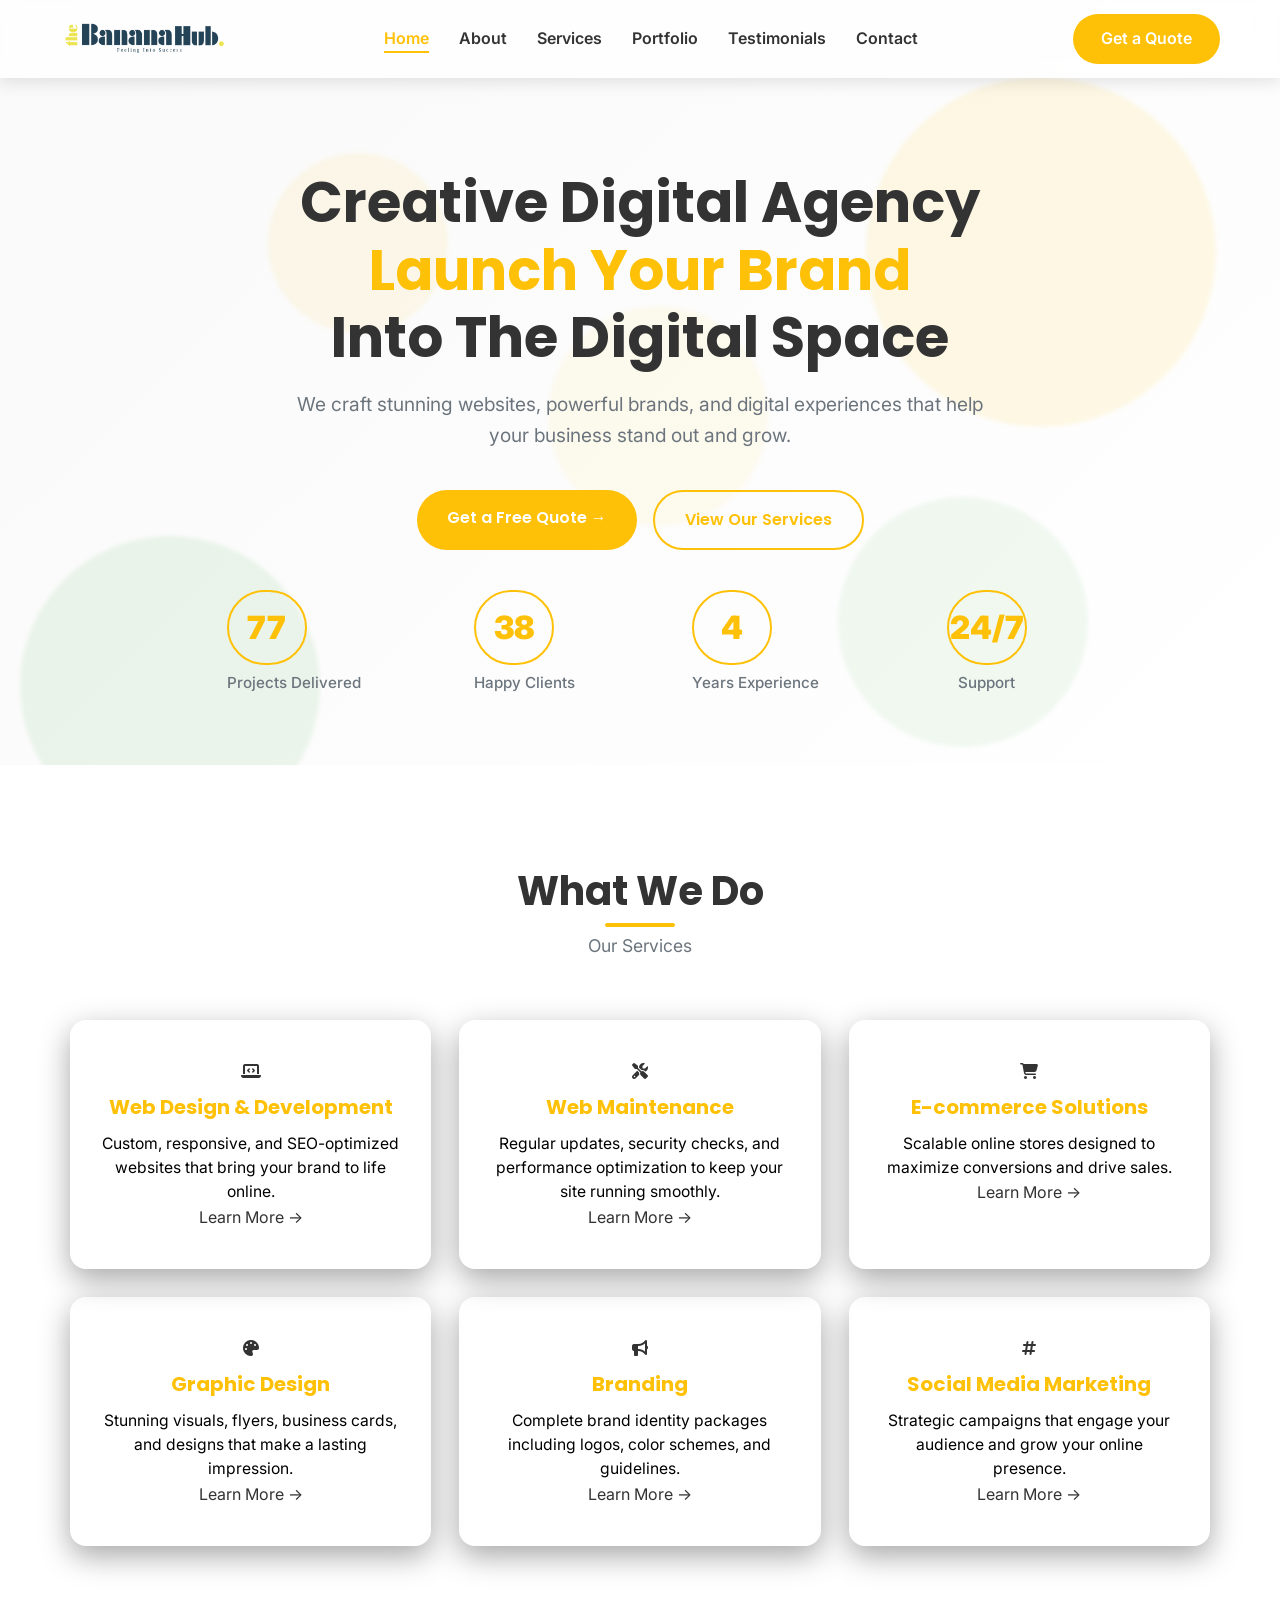
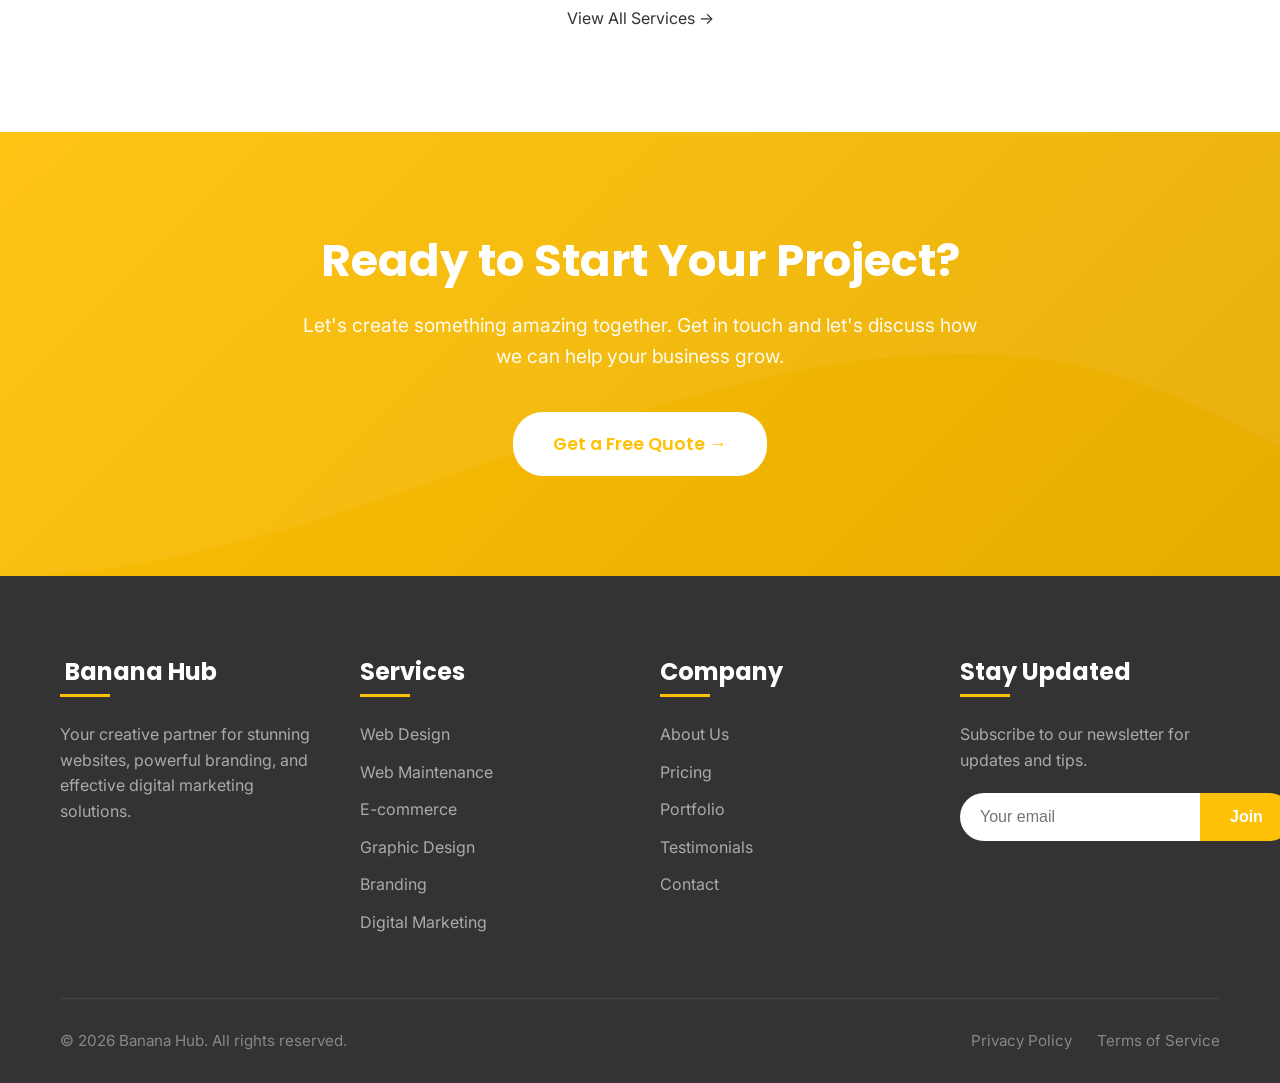
==== commit 7c8d877b: "3rd commit message" ====
--- a/index.html
+++ b/index.html
@@ -15,13 +15,11 @@
     <header id="header">
         <div class="container">
             <nav class="navbar">
-                <a href="index.html" class="logo"></a>
-                
+                   <a href="index.html" class="logo"><img src="images/logo/Untitled design.png" alt="The Banana Hub Logo"></a>                
                 <ul class="nav-links">
                     <li><a href="index.html">Home</a></li>
                     <li><a href="about.html">About</a></li>
                     <li><a href="services.html">Services</a></li>
-                    <li><a href="pricing.html">Pricing</a></li>
                     <li><a href="portfolio.html">Portfolio</a></li>
                     <li><a href="testimonials.html">Testimonials</a></li>
                     <li><a href="contact.html">Contact</a></li>
@@ -170,12 +168,12 @@
                 <div class="footer-column">
                     <h3>Services</h3>
                     <ul class="footer-links">
-                        <li><a href="services.html#web-design">Web Design</a></li>
-                        <li><a href="services.html#maintenance">Web Maintenance</a></li>
-                        <li><a href="services.html#ecommerce">E-commerce</a></li>
-                        <li><a href="services.html#graphic-design">Graphic Design</a></li>
-                        <li><a href="services.html#branding">Branding</a></li>
-                        <li><a href="services.html#social-media">Social Media</a></li>
+                        <li><a href="web dev& design.html">Web Design</a></li>
+                        <li><a href="maintenance.html">Web Maintenance</a></li>
+                        <li><a href="E-commerce.html">E-commerce</a></li>
+                        <li><a href="graphic design.html">Graphic Design</a></li>
+                        <li><a href="branding.html">Branding</a></li>
+                        <li><a href="digital marketing.html">Digital Marketing</a></li>
                     </ul>
                 </div>
                 
--- a/Style.css
+++ b/Style.css
@@ -56,9 +56,9 @@
     list-style: none;
 }
 
-.log img {
-    width: 100%;
-    height: 45px;
+img {
+    width: auto;
+    height: 70px;
     object-fit: contain;
 
 }
@@ -148,7 +148,6 @@
 
 /* Header & Navbar */
 header {
-    background-color: rgba(255, 255, 255, 0.97);
     box-shadow: var(--shadow);
     position: fixed;
     top: 0;
@@ -156,27 +155,17 @@
     width: 100%;
     z-index: 1000;
     transition: var(--transition);
-    padding: 10px 0;
+    padding:0 ;
+    backdrop-filter: blur(10px);
+    -webkit-backdrop-filter: blur(10px);
+    background: rgba(255,255,255,0.75);
 }
 
 .navbar {
     display: flex;
     justify-content: space-between;
     align-items: center;
-    padding: 10px 0;
-}
-
-.logo {
-    font-size: 1.8rem;
-    font-weight: 800;
-    color: var(--primary);
-    display: flex;
-    align-items: center;
-    gap: 8px;
-}
-
-.logo i {
-    font-size: 1.6rem;
+    padding: 0;
 }
 
 .nav-links {
@@ -272,9 +261,10 @@
 
 /* Hero Section */
 .hero {
-    min-height: 100vh;
+    min-height: 85vh;
     display: flex;
     align-items: center;
+    justify-content: center;
     position: relative;
     overflow: hidden;
     background: linear-gradient(135deg, #f9f9f9 0%, #ffffff 100%);
@@ -282,15 +272,18 @@
 }
 
 .hero-content {
-    max-width: 650px;
+    max-width: 900px;
+    margin: 0 auto;
+    text-align: center;
     z-index: 2;
 }
 
 .hero h1 {
     font-size: 3.5rem;
     line-height: 1.2;
-    margin-bottom: 25px;
+    margin-bottom: 18px;
     color: var(--dark);
+    text-align: center;
 }
 
 .hero h1 span {
@@ -301,44 +294,85 @@
 .hero p {
     font-size: 1.2rem;
     color: var(--gray);
-    margin-bottom: 35px;
-    max-width: 550px;
+    margin: 0 auto 40px;
+    max-width: 700px;
 }
 
 .hero-btns {
     display: flex;
-    gap: 20px;
-    margin-bottom: 60px;
+    justify-content: center;
+    gap: 16px;
+    flex-wrap: wrap;
+    margin-bottom: 40px;
+}
+
+.hero-content,
+.hero-btns,
+.hero-btns a {
+  position: relative;
+  z-index: 5;
 }
 
 /* Stats */
 .stats {
-    display: flex;
+    display: grid;
+    grid-template-columns: repeat(4, 1fr);
+    gap: 24px;
+    justify-items: center;
+    justify-self: center;
     justify-content: space-between;
-    max-width: 800px;
-    flex-wrap: wrap;
-    gap: 30px;
+    max-width: 900px;
+    margin: auto;
 }
 
 .stat-item {
     text-align: center;
-    flex: 1;
-    min-width: 150px;
 }
 
 .stat-number {
-    font-size: 2.8rem;
-    font-weight: 800;
+    font-size: 2rem;
+    font-weight: 900;
     color: var(--primary);
-    margin-bottom: 5px;
-    line-height: 1;
+    margin-bottom: 6px;
+    border: 2px solid var(--primary);
+    border-radius: 80px;
+    width: 80px;
+    padding: 10px 0;
 }
 
 .stat-text {
-    font-size: 1rem;
+    font-size: 0.95rem;
     color: var(--gray);
     font-weight: 500;
 }
+
+/* ===== Trusted By Section ===== 
+.trusted-by {
+  margin-top: 45px;
+  text-align: center;
+}
+
+.trusted-by p {
+  font-size: 0.85rem;
+  letter-spacing: 1px;
+  text-transform: uppercase;
+  color: rgba(255, 255, 255, 0.5);
+  margin-bottom: 14px;
+}
+
+.trusted-logos {
+  display: flex;
+  justify-content: center;
+  gap: 26px;
+  flex-wrap: wrap;
+}
+
+.trusted-logos span {
+  font-size: 0.95rem;
+  font-weight: 600;
+  color: rgba(255, 255, 255, 0.75);
+  opacity: 0.9;
+}*/
 
 /* Animated Circles */
 .circles {
@@ -462,24 +496,14 @@
 }
 
 .story-image {
-    background: linear-gradient(135deg, var(--primary) 0%, var(--primary-dark) 100%);
-    padding: 40px;
     border-radius: 20px;
-    color: var(--white);
-}
-
-.story-image .stats-card {
-    display: flex;
-    flex-direction: column;
-    gap: 30px;
-}
-
-.story-image .stat-item {
-    color: var(--white);
-}
-
-.story-image .stat-number {
-    color: var(--white);
+}
+
+.story-image img {
+    width: 100%;
+    height: 400px;
+    object-fit: cover;
+    border-radius: 20px;
 }
 
 /* Values Section */
@@ -527,139 +551,78 @@
 }
 
 /* Services Page Styles */
-.service-detail-card {
-    background: var(--white);
-    border-radius: 15px;
-    padding: 50px;
-    margin-bottom: 40px;
-    box-shadow: var(--shadow);
-    transition: var(--transition);
-    border: 1px solid var(--gray-light);
-}
-
-.service-detail-card:hover {
-    transform: translateY(-5px);
-    box-shadow: var(--shadow-heavy);
-    border-color: var(--primary);
-}
-
-.service-detail-header {
-    margin-bottom: 30px;
-}
-
-.service-detail-header h2 {
-    font-size: 2.2rem;
-    color: var(--dark);
-    margin-bottom: 15px;
-}
-
-.service-detail-header p {
-    font-size: 1.1rem;
-    color: var(--gray);
-}
-
-.features-list {
-    list-style: none;
-    margin: 30px 0;
-    display: grid;
-    grid-template-columns: repeat(auto-fit, minmax(200px, 1fr));
-    gap: 20px;
-}
-
-.features-list li {
-    display: flex;
-    align-items: center;
-    gap: 10px;
-    font-size: 1rem;
-}
-
-.features-list i {
-    color: var(--primary);
-    font-size: 1.1rem;
-}
-
-/* Services Preview */
+/* ===== Services Grid (layout) ===== */
+.services-grid {
+  display: grid;
+  grid-template-columns: repeat(3,1fr);
+  gap: 28px;
+  margin: 60px auto;
+  padding: 0 10px;
+}
+
 .service-link {
-    display: inline-block;
-    margin-top: 20px;
-    color: var(--primary);
-    font-weight: 600;
-}
-
-.service-link:hover {
-    color: var(--primary-dark);
-    transform: translateX(5px);
-}
-
-/* Services Grid */
-.services-grid {
-    display: grid;
-    grid-template-columns: repeat(auto-fill, minmax(320px, 1fr));
-    gap: 30px;
-    margin-bottom: 50px;
-}
-
+  display: block;
+  text-decoration: none;
+  color: inherit;
+}
+
+/* ===== Card styling (matches screenshot vibe) ===== */
 .service-card {
-    background: var(--white);
-    border-radius: 12px;
-    padding: 40px 30px;
-    text-align: center;
-    box-shadow: var(--shadow);
-    transition: var(--transition);
-    border: 1px solid var(--gray-light);
-    height: 100%;
-    display: flex;
-    flex-direction: column;
-    align-items: center;
-}
-
-.service-card:hover {
-    transform: translateY(-10px);
-    box-shadow: var(--shadow-heavy);
-    border-color: var(--primary);
-}
-
-.service-icon {
-    font-size: 3.2rem;
-    color: var(--primary);
-    margin-bottom: 25px;
-    height: 80px;
-    width: 80px;
-    display: flex;
-    align-items: center;
-    justify-content: center;
-    background: rgba(255, 193, 7, 0.1);
-    border-radius: 50%;
-}
-
-.service-title {
-    font-size: 1.5rem;
-    margin-bottom: 15px;
-    color: var(--dark);
-}
-
-.service-desc {
-    color: var(--gray);
-    margin-bottom: 20px;
-    flex-grow: 1;
-}
-
-.view-all-btn {
-    display: inline-block;
-    text-align: center;
-    color: var(--primary);
-    font-weight: 600;
-    font-size: 1.1rem;
-    padding: 10px 20px;
-    border-radius: 30px;
-    border: 2px solid var(--primary);
-    transition: var(--transition);
-    margin: 0 auto;
-}
-
-.view-all-btn:hover {
-    background-color: var(--primary);
-    color: var(--white);
+  /* keep your palette via your variables */
+  background: rgba(255, 255, 255, 0.06); /* subtle glass feel */
+  border: 1px solid rgba(255, 255, 255, 0.10);
+  border-radius: 16px;
+  padding: 38px 28px;
+  text-align: center;
+
+  /* structure for equal height */
+  height: 100%;
+  display: flex;
+  flex-direction: column;
+  align-items: center;
+  justify-content: flex-start;
+
+  /* softer depth like screenshot */
+  box-shadow: 0 10px 30px rgba(0, 0, 0, 0.35);
+  transition: transform 0.25s ease, box-shadow 0.25s ease, border-color 0.25s ease;
+}
+
+/* glow + lift on hover */
+.service-link:hover .service-card {
+  transform: translateY(-8px);
+  border-color: rgba(255, 255, 255, 0.18);
+  box-shadow:
+    0 18px 45px rgba(0, 0, 0, 0.45),
+    0 0 0 1px rgba(255, 255, 255, 0.08);
+}
+
+/* icon/image sizing like screenshot */
+.service-card img {
+  width: 52px;
+  height: 52px;
+  object-fit: contain;
+  margin-bottom: 18px;
+  filter: brightness(1.2);
+  opacity: 0.95;
+}
+
+/* heading like screenshot (uses your existing primary color) */
+.service-card h3 {
+  font-size: 1.25rem;
+  line-height: 1.25;
+  margin: 10px 0 12px;
+  color: var(--primary);
+  font-weight: 700;
+}
+
+.service-card p {
+  margin: 0;
+  color: #000000;
+  font-size: 0.98rem;
+  line-height: 1.55;
+
+  /* keeps cards equal-height nicely */
+  max-width: 42ch;
 }
 
 /* Pricing Page */
@@ -928,111 +891,207 @@
 }
 
 /* Contact Page */
+/* ===== Contact Layout ===== */
 .contact-grid {
-    display: grid;
-    grid-template-columns: 1fr 1fr;
-    gap: 50px;
+  display: grid;
+  grid-template-columns: 1fr 1fr;
+  gap: 50px;
 }
 
 .contact-info h2 {
-    font-size: 2.2rem;
-    margin-bottom: 20px;
+  font-size: 2.2rem;
+  margin-bottom: 20px;
 }
 
 .contact-details {
-    margin: 40px 0;
+  margin: 40px 0;
 }
 
 .contact-item {
-    display: flex;
-    gap: 20px;
-    margin-bottom: 30px;
+  display: flex;
+  gap: 20px;
+  margin-bottom: 30px;
 }
 
 .contact-item i {
-    font-size: 1.5rem;
-    color: var(--primary);
-    width: 40px;
-    height: 40px;
-    background: rgba(255, 193, 7, 0.1);
-    border-radius: 50%;
-    display: flex;
-    align-items: center;
-    justify-content: center;
+  font-size: 1.5rem;
+  color: var(--primary);
+  width: 40px;
+  height: 40px;
+  background: rgba(255, 193, 7, 0.1);
+  border-radius: 50%;
+  display: flex;
+  align-items: center;
+  justify-content: center;
 }
 
 .contact-item h4 {
-    font-size: 1.2rem;
-    margin-bottom: 5px;
+  font-size: 1.2rem;
+  margin-bottom: 5px;
 }
 
 .contact-item p {
-    color: var(--gray);
-    margin-bottom: 0;
-}
-
+  color: var(--gray);
+  margin-bottom: 0;
+}
+
+/* ===== Social Links ===== */
 .social-links {
-    display: flex;
-    gap: 15px;
+  display: flex;
+  gap: 15px;
 }
 
 .social-links a {
-    width: 45px;
-    height: 45px;
-    background: rgba(255, 193, 7, 0.1);
-    border-radius: 50%;
-    display: flex;
-    align-items: center;
-    justify-content: center;
-    color: var(--primary);
-    font-size: 1.2rem;
-    transition: var(--transition);
+  width: 45px;
+  height: 45px;
+  background: rgba(255, 193, 7, 0.1);
+  border-radius: 50%;
+  display: flex;
+  align-items: center;
+  justify-content: center;
+  color: var(--primary);
+  font-size: 1.2rem;
+  transition: var(--transition);
 }
 
 .social-links a:hover {
-    background: var(--primary);
-    color: var(--white);
-    transform: translateY(-3px);
-}
-
+  background: var(--primary);
+  color: var(--white);
+  transform: translateY(-3px);
+}
+
+/* ===== Contact Form Container ===== */
 .contact-form-container {
-    background: var(--white);
-    padding: 50px;
-    border-radius: 15px;
-    box-shadow: var(--shadow);
+  background: var(--white);
+  padding: 50px;
+  border-radius: 15px;
+  box-shadow: var(--shadow);
 }
 
 .contact-form {
-    display: flex;
-    flex-direction: column;
-    gap: 20px;
-}
-
+  display: flex;
+  flex-direction: column;
+  gap: 20px;
+}
+
+/* Inputs + Textarea + Select (merged) */
 .form-group input,
+.form-group textarea,
+.form-group select {
+  width: 100%;
+  padding: 18px 20px;
+  border: 1px solid var(--gray-light);
+  border-radius: 8px;
+  font-size: 1rem;
+  font-family: 'Inter', sans-serif;
+  transition: var(--transition);
+  background: var(--white);
+  color: var(--dark);
+}
+
+/* Make select look consistent across browsers */
+.form-group select {
+  appearance: none;
+  -webkit-appearance: none;
+  -moz-appearance: none;
+  background-image: linear-gradient(45deg, transparent 50%, var(--gray) 50%),
+                    linear-gradient(135deg, var(--gray) 50%, transparent 50%);
+  background-position: calc(100% - 20px) calc(50% - 3px),
+                       calc(100% - 14px) calc(50% - 3px);
+  background-size: 6px 6px, 6px 6px;
+  background-repeat: no-repeat;
+  cursor: pointer;
+}
+
+/* Focus states */
+.form-group input:focus,
+.form-group textarea:focus,
+.form-group select:focus {
+  outline: none;
+  border-color: var(--primary);
+  box-shadow: 0 0 0 3px rgba(255, 193, 7, 0.2);
+}
+
 .form-group textarea {
-    width: 100%;
-    padding: 18px 20px;
-    border: 1px solid var(--gray-light);
-    border-radius: 8px;
-    font-size: 1rem;
-    font-family: 'Inter', sans-serif;
-    transition: var(--transition);
-}
-
-.form-group input:focus,
-.form-group textarea:focus {
-    outline: none;
-    border-color: var(--primary);
-    box-shadow: 0 0 0 3px rgba(255, 193, 7, 0.2);
-}
-
-.form-group textarea {
-    resize: vertical;
-    min-height: 150px;
-}
-
+  resize: vertical;
+  min-height: 150px;
+}
+
+.contact-item p + p {
+  margin-top: 4px;
+}
+.footer-top{
+  display:flex;
+  align-items:center;
+  justify-content:space-between;
+  gap:24px;
+  padding:24px 0;
+  border-top:1px solid rgba(0,0,0,0.06);
+}
+.fas.fa-clock{
+    margin-left: 369px;
+}
+/* LEFT: Business hours block */
+.footer-hours{
+  display:flex;
+  align-items:flex-start;
+  gap:14px;
+  max-width:650px;
+}
+
+.hours-icon{
+  width:44px;
+  height:44px;
+  border-radius:50%;
+  display:flex;
+  align-items:center;
+  justify-content:center;
+  background: rgba(255, 184, 0, 0.15);
+  color: #ffb800;
+  flex:0 0 44px;
+  font-size:18px;
+}
+
+.hours-text h4{
+  margin:0 0 6px;
+  font-size:18px;
+  font-weight:800;
+  color:#111;
+}
+
+.hours-text ul{
+  margin:0;
+  padding:0;
+  list-style:none;
+  display:grid;
+  gap:6px;
+  color:#5b6472;
+  font-size:15px;
+  line-height:1.5;
+}
+
+.hours-text li span{
+  font-weight:700;
+  color:#111;
+  margin-right:6px;
+}
+/* ===== Map Section ===== */
 .map-section {
-    margin-top: -50px;
+  margin-top: -100px;
+  position: relative;
+  border-top: 3px solid var(--primary);
+}
+
+/* ===== Responsive ===== */
+@media (max-width: 992px) {
+  .contact-grid {
+    grid-template-columns: 1fr;
+    gap: 30px;
+  }
+
+  .contact-form-container {
+    padding: 35px;
+  }
 }
 
 /* CTA Section */
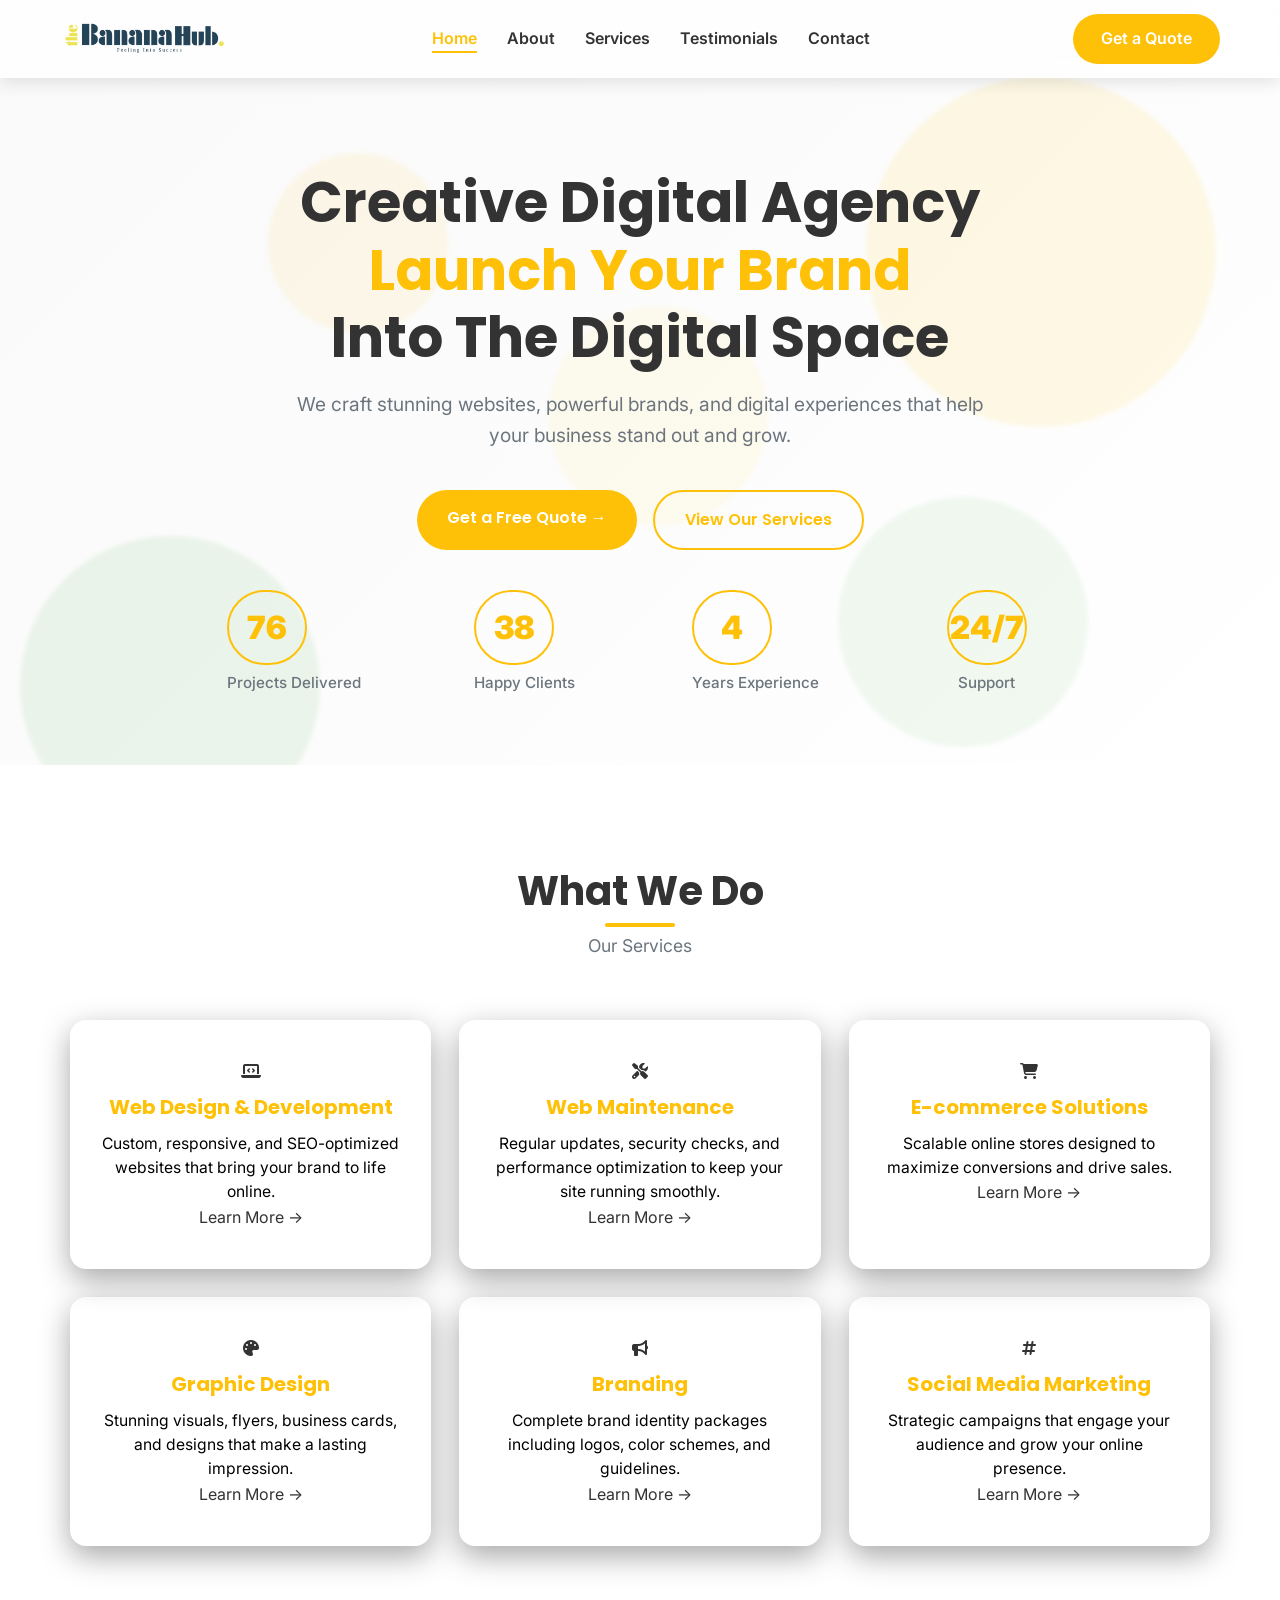
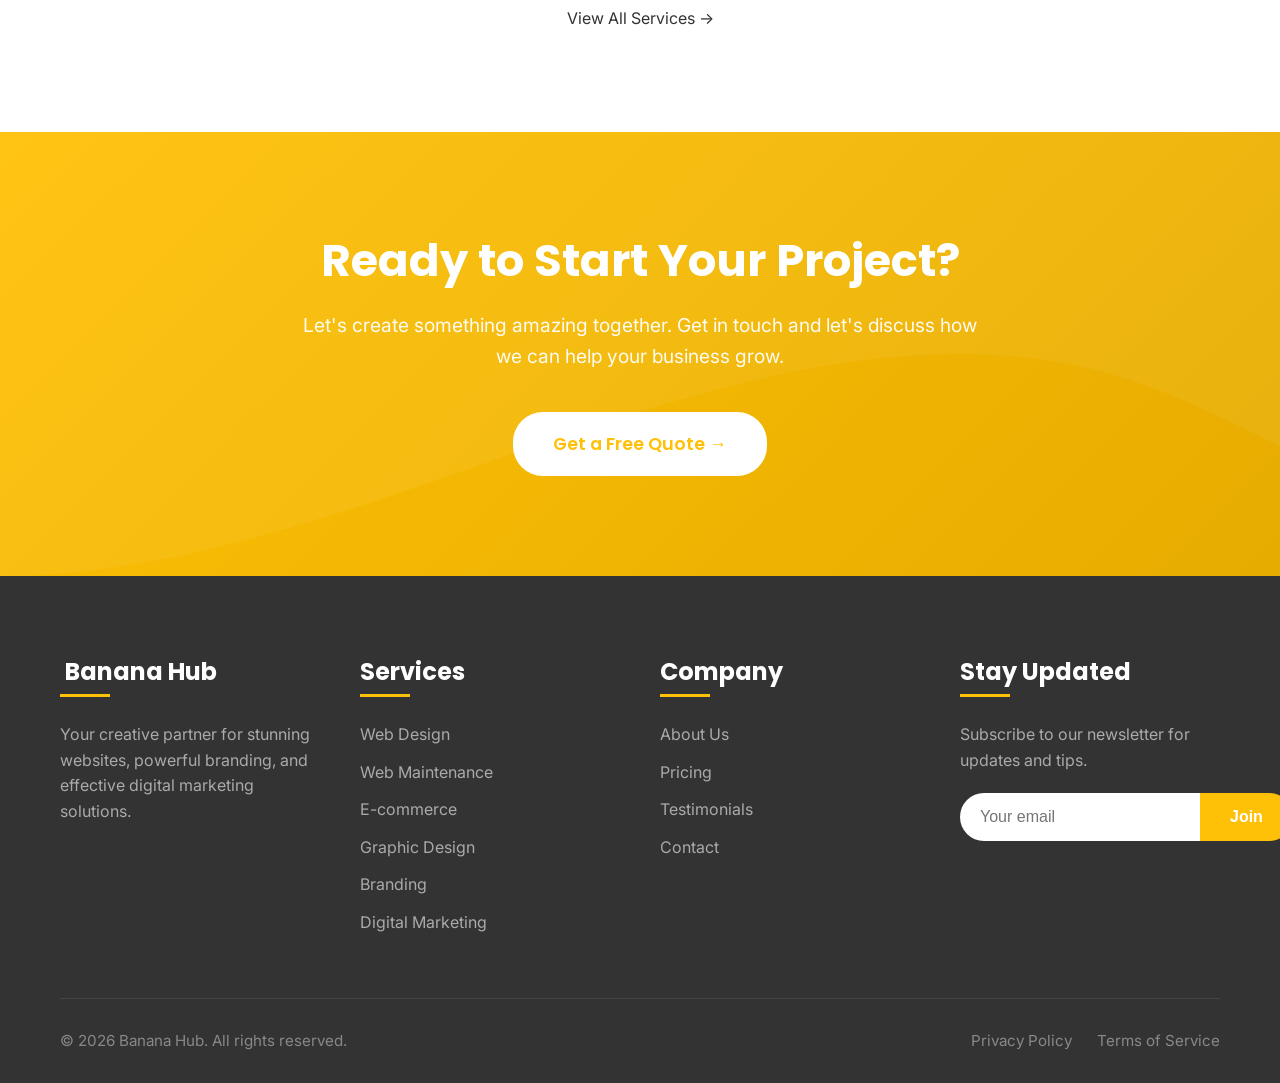
==== commit 024949bc: "newest commit" ====
--- a/index.html
+++ b/index.html
@@ -20,7 +20,7 @@
                     <li><a href="index.html">Home</a></li>
                     <li><a href="about.html">About</a></li>
                     <li><a href="services.html">Services</a></li>
-                    <li><a href="portfolio.html">Portfolio</a></li>
+                
                     <li><a href="testimonials.html">Testimonials</a></li>
                     <li><a href="contact.html">Contact</a></li>
                 </ul>
@@ -182,7 +182,7 @@
                     <ul class="footer-links">
                         <li><a href="about.html">About Us</a></li>
                         <li><a href="pricing.html">Pricing</a></li>
-                        <li><a href="portfolio.html">Portfolio</a></li>
+                        <!--<li><a href="portfolio.html">Portfolio</a></li>-->
                         <li><a href="testimonials.html">Testimonials</a></li>
                         <li><a href="contact.html">Contact</a></li>
                     </ul>
@@ -203,8 +203,8 @@
                     &copy; 2026 Banana Hub. All rights reserved.
                 </div>
                 <div class="footer-bottom-links">
-                    <a href="#">Privacy Policy</a>
-                    <a href="#">Terms of Service</a>
+                    <a href="Policy/Policy.html">Privacy Policy</a>
+                    <a href="terms & conditions/terms & cond.html">Terms of Service</a>
                 </div>
             </div>
         </div>
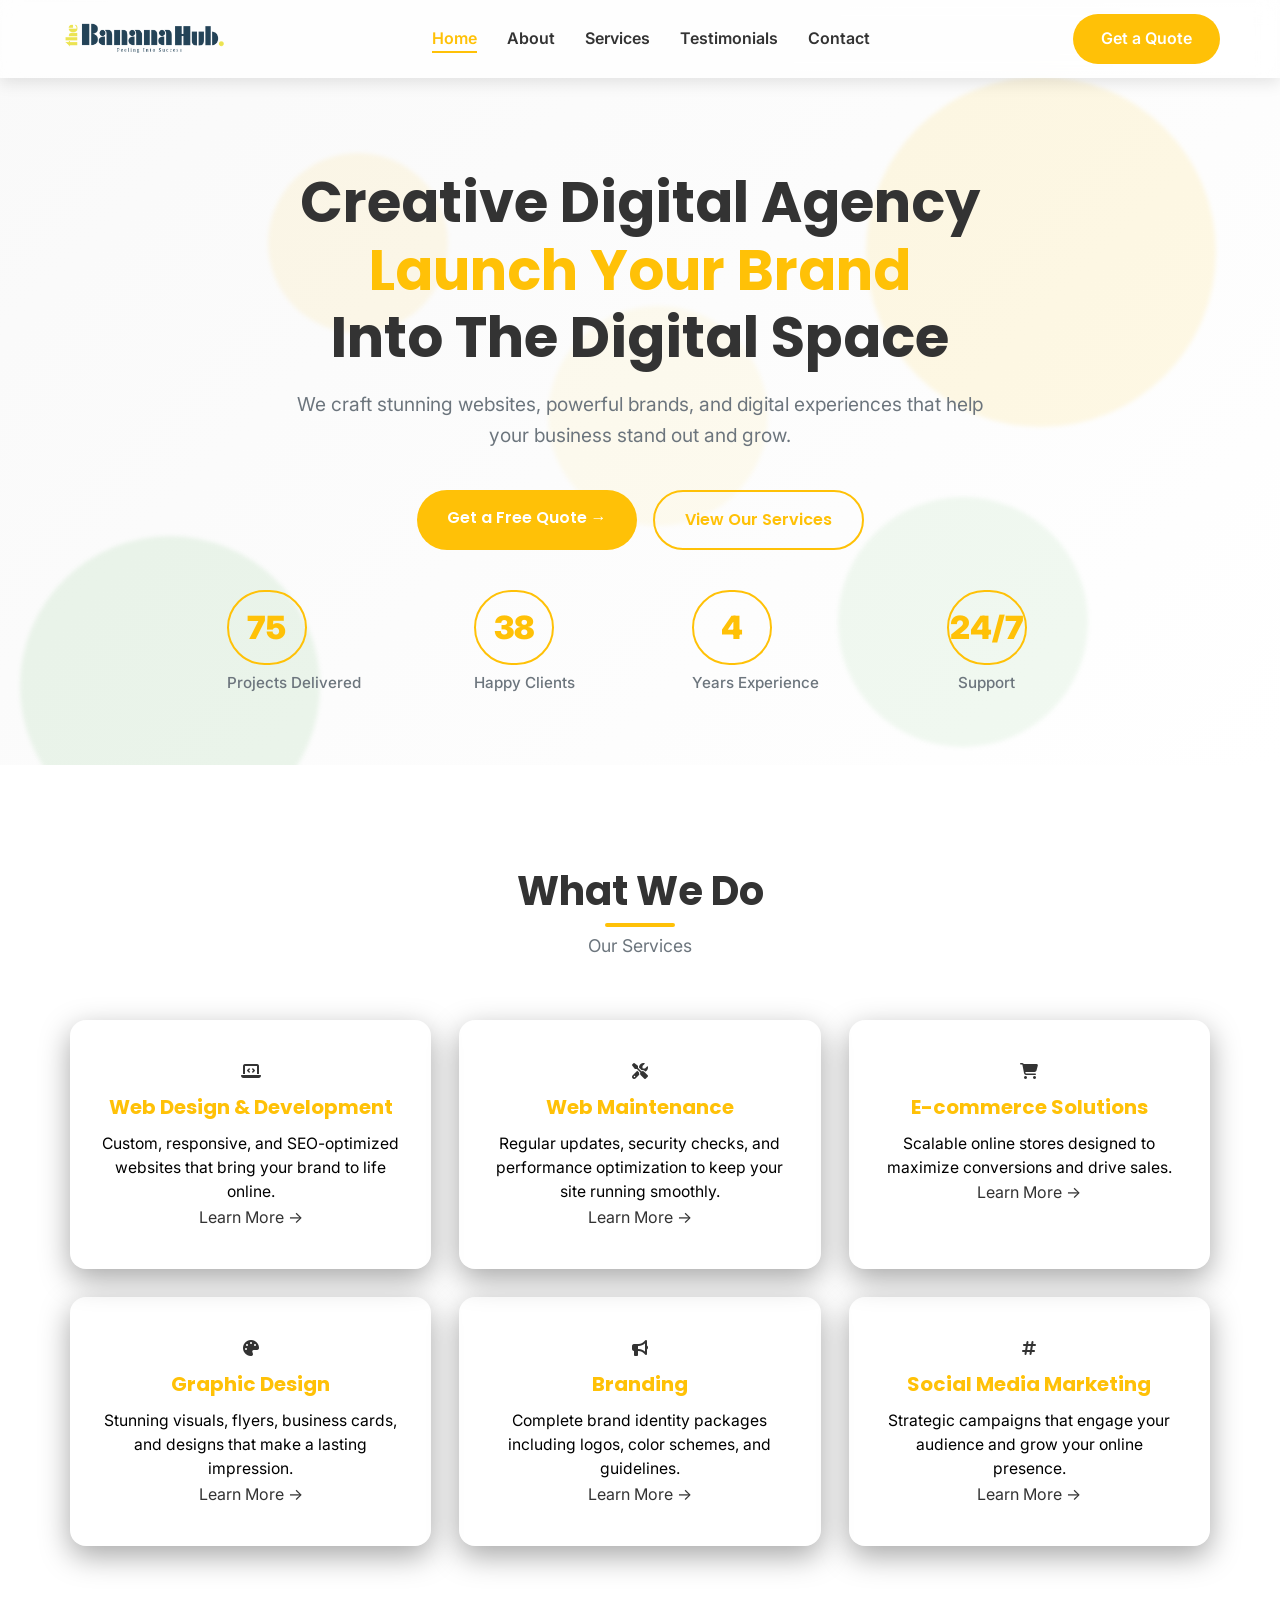
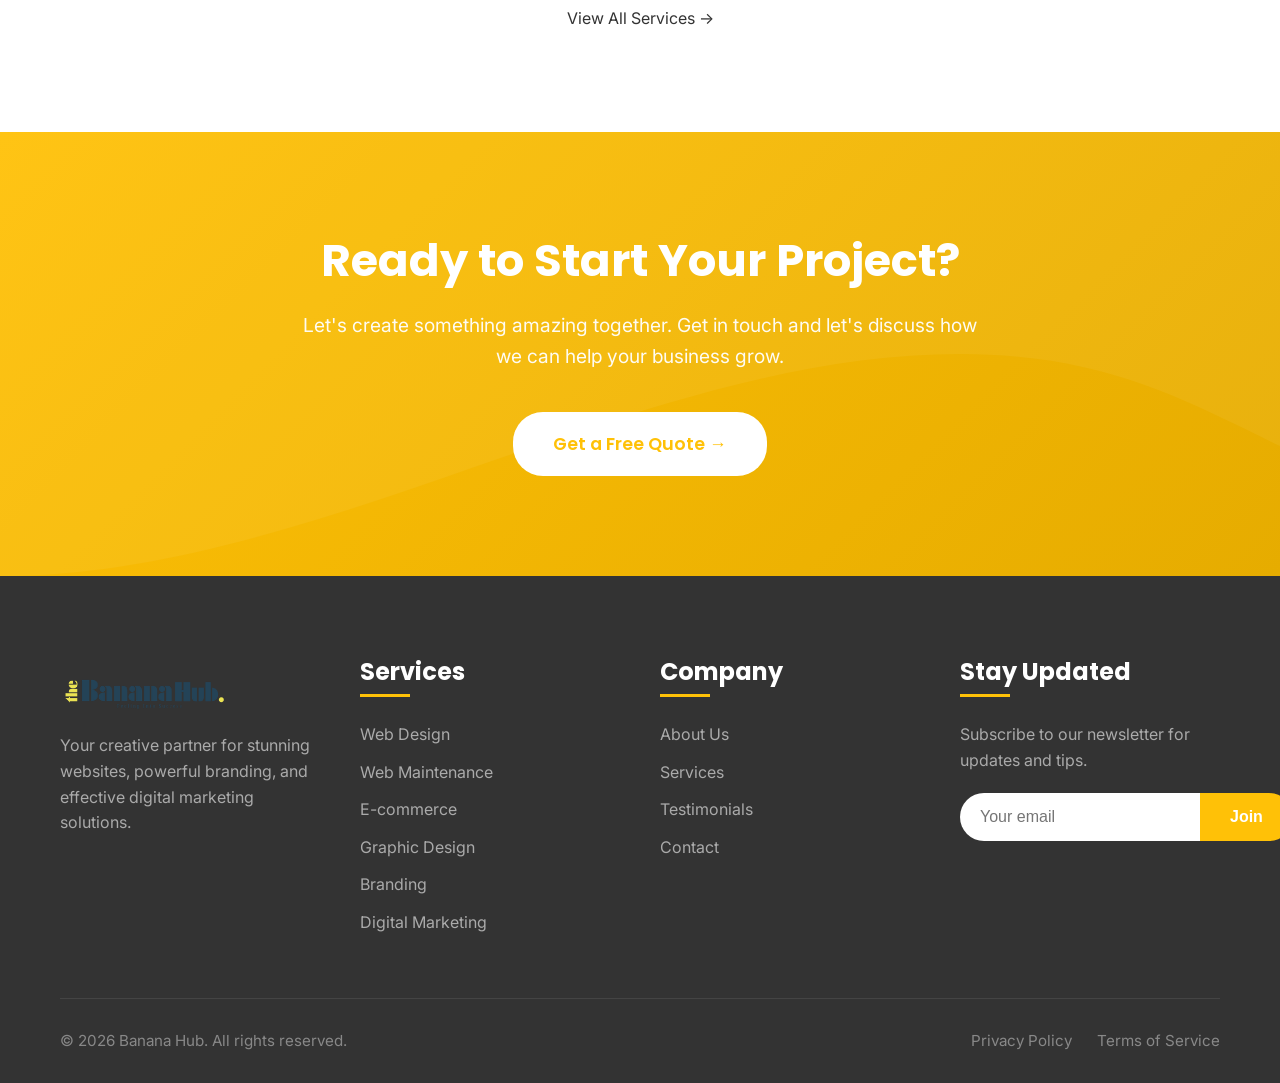
==== commit a52c526a: "newest commit message" ====
--- a/index.html
+++ b/index.html
@@ -18,7 +18,7 @@
                    <a href="index.html" class="logo"><img src="images/logo/Untitled design.png" alt="The Banana Hub Logo"></a>                
                 <ul class="nav-links">
                     <li><a href="index.html">Home</a></li>
-                    <li><a href="about.html">About</a></li>
+                    <li><a href="About.html">About</a></li>
                     <li><a href="services.html">Services</a></li>
                 
                     <li><a href="testimonials.html">Testimonials</a></li>
@@ -161,7 +161,7 @@
         <div class="container">
             <div class="footer-content">
                 <div class="footer-column">
-                    <h3><i class="fas fa-banana"></i> Banana Hub</h3>
+                     <a href="index.html" class="logo"><img src="images/logo/Untitled design.png" alt="The Banana Hub Logo"></a> 
                     <p>Your creative partner for stunning websites, powerful branding, and effective digital marketing solutions.</p>
                 </div>
                 
@@ -181,7 +181,7 @@
                     <h3>Company</h3>
                     <ul class="footer-links">
                         <li><a href="about.html">About Us</a></li>
-                        <li><a href="pricing.html">Pricing</a></li>
+                        <li><a href="services.html">Services</a></li>
                         <!--<li><a href="portfolio.html">Portfolio</a></li>-->
                         <li><a href="testimonials.html">Testimonials</a></li>
                         <li><a href="contact.html">Contact</a></li>
